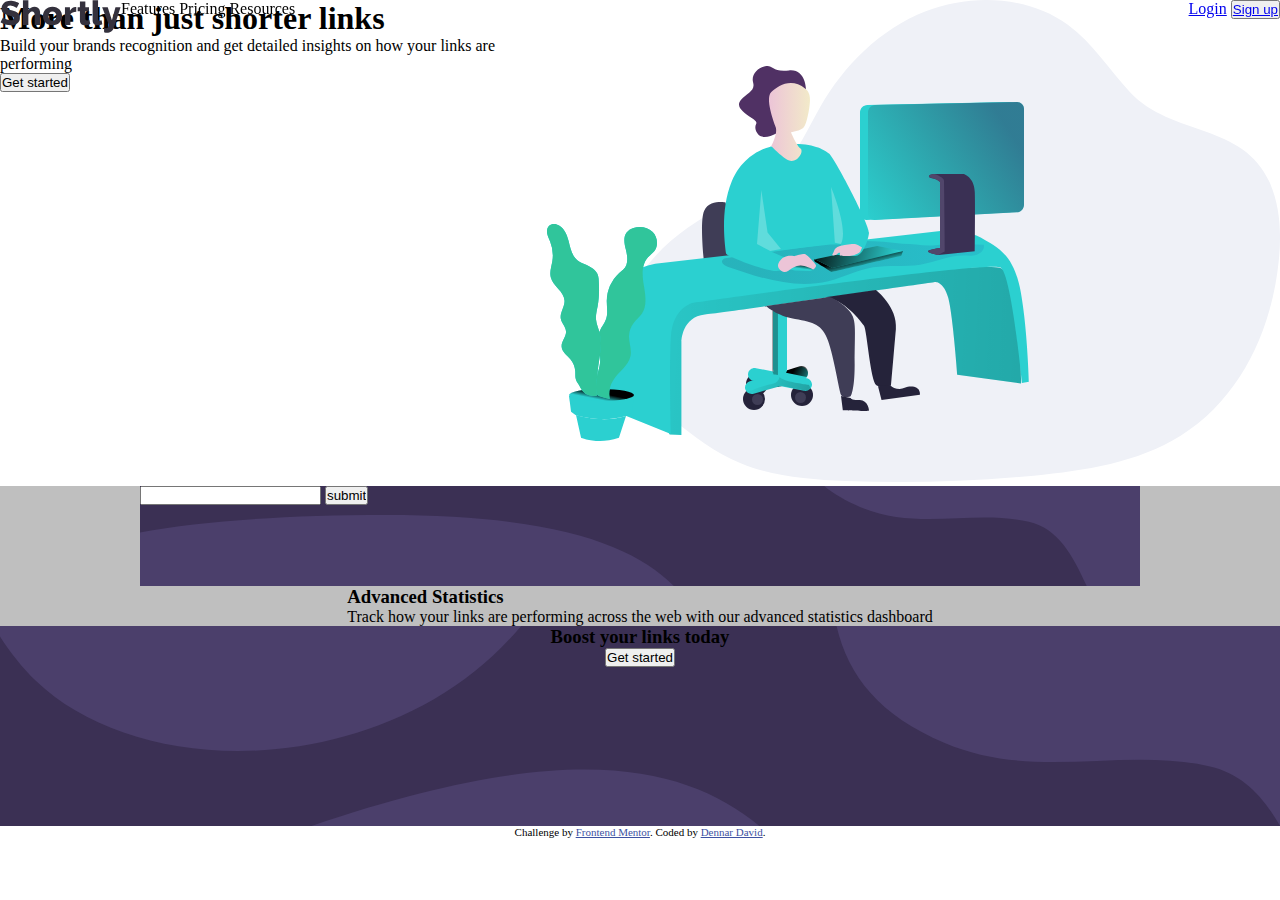
==== src/index.html @ 77f6f500 "added  css var for the colors" ====
<!DOCTYPE html>
<html lang="en">
  <head>
    <meta charset="UTF-8" />
    <meta name="viewport" content="width=device-width, initial-scale=1.0" />
    <!-- displays site properly based on user's device -->

    <link
      rel="icon"
      type="images/png"
      sizes="32x32"
      href="../images/favicon-32x32.png"
    />

    <link rel="stylesheet" href="styles.css" />
    <title>Frontend Mentor | Shortly URL shortening API Challenge</title>

    <!-- Feel free to remove these styles or customise in your own stylesheet 👍 -->
    <style>
      .attribution {
        font-size: 11px;
        text-align: center;
      }
      .attribution a {
        color: hsl(228, 45%, 44%);
      }
    </style>
  </head>
  <body>
    <div class="main-div">
      <!-- Nav bar -->
      <nav>
        <div class="logo-list">
          <svg xmlns="http://www.w3.org/2000/svg" width="121" height="33">
            <path
              fill="#34313D"
              d="M16.715 7.932c-.068-.09-.306-.26-.714-.51s-.918-.51-1.53-.782-1.281-.51-2.006-.714a8.005 8.005 0 00-2.176-.306c-1.995 0-2.992.669-2.992 2.006 0 .408.107.748.323 1.02.215.272.532.516.952.731.419.215.946.414 1.58.595l1.406.393.805.219c1.156.317 2.198.663 3.128 1.037.929.374 1.717.839 2.363 1.394a5.647 5.647 0 011.496 2.023c.35.793.527 1.745.527 2.856 0 1.36-.255 2.51-.765 3.451-.51.94-1.185 1.7-2.023 2.278-.84.578-1.802.997-2.89 1.258-1.088.26-2.21.391-3.366.391a19.68 19.68 0 01-5.44-.799c-.884-.26-1.74-.572-2.567-.935A14.358 14.358 0 01.53 22.28l2.448-4.862c.09.113.385.329.884.646.498.317 1.116.635 1.853.952.736.317 1.558.6 2.465.85.906.25 1.824.374 2.754.374 1.972 0 2.958-.6 2.958-1.802 0-.453-.148-.827-.442-1.122-.295-.295-.703-.561-1.224-.799a12.455 12.455 0 00-1.504-.56l-1.702-.495-.976-.288c-1.111-.34-2.074-.708-2.89-1.105-.816-.397-1.49-.856-2.023-1.377a5.003 5.003 0 01-1.19-1.802c-.261-.68-.391-1.473-.391-2.38 0-1.27.238-2.391.714-3.366a7.266 7.266 0 011.938-2.465 8.435 8.435 0 012.839-1.513c1.076-.34 2.215-.51 3.417-.51.838 0 1.666.08 2.482.238.816.159 1.598.363 2.346.612.748.25 1.445.533 2.09.85.647.317 1.242.635 1.786.952l-2.448 4.624zM40.139 25h-5.44V14.97c0-1.156-.227-2.006-.68-2.55-.454-.544-1.077-.816-1.87-.816-.318 0-.663.074-1.037.221a4.173 4.173 0 00-1.088.646 5.827 5.827 0 00-.97 1.003 4.4 4.4 0 00-.68 1.292V25h-5.44V.18h5.44v9.962a6.786 6.786 0 012.602-2.465c1.076-.578 2.26-.867 3.553-.867 1.201 0 2.17.21 2.907.629.736.42 1.303.952 1.7 1.598.396.646.663 1.371.799 2.176.136.805.204 1.592.204 2.363V25zm12.34.34c-1.519 0-2.873-.25-4.063-.748-1.19-.499-2.193-1.173-3.01-2.023a8.54 8.54 0 01-1.852-2.958 9.97 9.97 0 01-.63-3.519c0-1.224.21-2.397.63-3.519a8.54 8.54 0 011.853-2.958c.816-.85 1.819-1.53 3.009-2.04s2.544-.765 4.063-.765c1.519 0 2.867.255 4.046.765 1.179.51 2.176 1.19 2.992 2.04a8.754 8.754 0 011.87 2.958 9.736 9.736 0 01.646 3.519 9.97 9.97 0 01-.63 3.519 8.54 8.54 0 01-1.852 2.958c-.816.85-1.82 1.524-3.01 2.023-1.19.499-2.543.748-4.062.748zM48.5 16.092c0 1.405.374 2.533 1.122 3.383.748.85 1.7 1.275 2.856 1.275a3.59 3.59 0 001.564-.34c.476-.227.89-.544 1.24-.952a4.57 4.57 0 00.834-1.479 5.632 5.632 0 00.306-1.887c0-1.405-.374-2.533-1.122-3.383-.748-.85-1.689-1.275-2.822-1.275a3.702 3.702 0 00-2.84 1.292 4.57 4.57 0 00-.832 1.479 5.632 5.632 0 00-.306 1.887zm27.776-4.284c-1.315.023-2.505.238-3.57.646-1.065.408-1.836 1.02-2.312 1.836V25h-5.44V7.15h4.998v3.604c.612-1.201 1.4-2.142 2.363-2.822.963-.68 1.989-1.031 3.077-1.054h.544c.113 0 .227.011.34.034v4.896zm14.074 12.24a21.71 21.71 0 01-2.567.884c-.963.272-1.932.408-2.907.408-.68 0-1.32-.085-1.92-.255a4.286 4.286 0 01-1.582-.816c-.453-.374-.81-.867-1.07-1.479-.262-.612-.392-1.349-.392-2.21v-9.316h-2.278V7.15h2.278V1.472h5.44V7.15h3.638v4.114h-3.638v7.446c0 .59.147 1.014.442 1.275.295.26.669.391 1.122.391.408 0 .827-.068 1.258-.204.43-.136.805-.283 1.122-.442l1.054 4.318zM92.627.18h5.44v18.462c0 1.36.578 2.04 1.734 2.04.272 0 .572-.04.901-.119.329-.08.63-.198.901-.357l.714 4.08c-.68.317-1.462.567-2.346.748-.884.181-1.711.272-2.482.272-1.564 0-2.765-.408-3.604-1.224-.839-.816-1.258-1.995-1.258-3.536V.18zm11.456 27.506c.454.159.879.272 1.275.34a6.4 6.4 0 001.071.102c.658 0 1.168-.227 1.53-.68.363-.453.692-1.27.986-2.448l-6.8-17.85h5.61l4.148 13.192 3.57-13.192h5.1l-6.8 20.74a7.106 7.106 0 01-2.55 3.587c-1.224.918-2.674 1.377-4.352 1.377a8.17 8.17 0 01-1.377-.119 7.516 7.516 0 01-1.41-.391v-4.658z"
            />
          </svg>
          <ul>
            <li>Features</li>
            <li>Pricing</li>
            <li>Resources</li>
          </ul>
        </div>
        <div class="sign-up">
          <a href="#">Login</a>
          <button>
            <a href="#">Sign up</a>
          </button>
        </div>
      </nav>

      <main>
        <!-- Intro section -->
        <div class="hero-section">
          <div>
            <h1>More than just shorter links</h1>
            <p>
              Build your brands recognition and get detailed insights on how
              your links are performing
            </p>
            <button>Get started</button>
          </div>
          <div>
            <img
              src="../images/illustration-working.svg"
              alt="illustration-working"
            />
          </div>
        </div>

        <!-- Shorten link section -->
        <div class="shorten-link">
          <div class="url-input">
            <form action="#">
              <input type="url" />
              <input type="button" value="submit" />
            </form>
          </div>

          <!-- Advanced statistics section -->
          <div>
            <div>
              <h3>Advanced Statistics</h3>
              <p>
                Track how your links are performing across the web with our
                advanced statistics dashboard
              </p>
            </div>
            <div>
              <div></div>
              <div></div>
              <div></div>
            </div>
          </div>
        </div>
      </main>

      <!-- footer from boost links -->
      <footer>
        <div class="first-footer">
          <h3>Boost your links today</h3>
          <button>Get started</button>
        </div>
        <div class="second-footer"></div>
      </footer>
    </div>

    <div class="attribution">
      Challenge by
      <a href="https://www.frontendmentor.io?ref=challenge" target="_blank"
        >Frontend Mentor</a
      >. Coded by <a href="#">Dennar David</a>.
    </div>
  </body>
</html>
---- src/styles.css ----
* {
  margin: 0;
  padding: 0;
  box-sizing: border-box;
}
:root {
  --Cyan: hsl(180, 66%, 49%);
  --DarkViolet: hsl(257, 27%, 26%);
  --Red: hsl(0, 87%, 67%);
  --Gray: hsl(0, 0%, 75%);
  --GrayishViolet: hsl(257, 7%, 63%);
  --VeryDarkBlue: hsl(255, 11%, 22%);
  --VeryDarkViolet: hsl(260, 8%, 14%);
}
/* Nav bar styles */
nav {
  display: flex;
  justify-content: space-between;
  position: fixed;
  top: 0;
  width: 100%;
}
.logo-list {
  display: flex;
}
.logo-list li {
  display: inline;
}
/* Main section styles */
.hero-section {
  display: flex;
}
.shorten-link {
  background-color: var(--Gray);
  display: flex;
  flex-direction: column;
  justify-content: center;
  align-items: center;
}
.url-input {
  background-image: url(../images/bg-shorten-desktop.svg);
  background-repeat: no-repeat;
  background-color: var(--DarkViolet);
  height: 100px;
  width: 1000px;
}
/* Footer styles */
.first-footer {
  background-image: url(../images/bg-boost-desktop.svg);
  background-repeat: no-repeat;
  background-color: var(--DarkViolet);
  height: 200px;
  text-align: center;
}
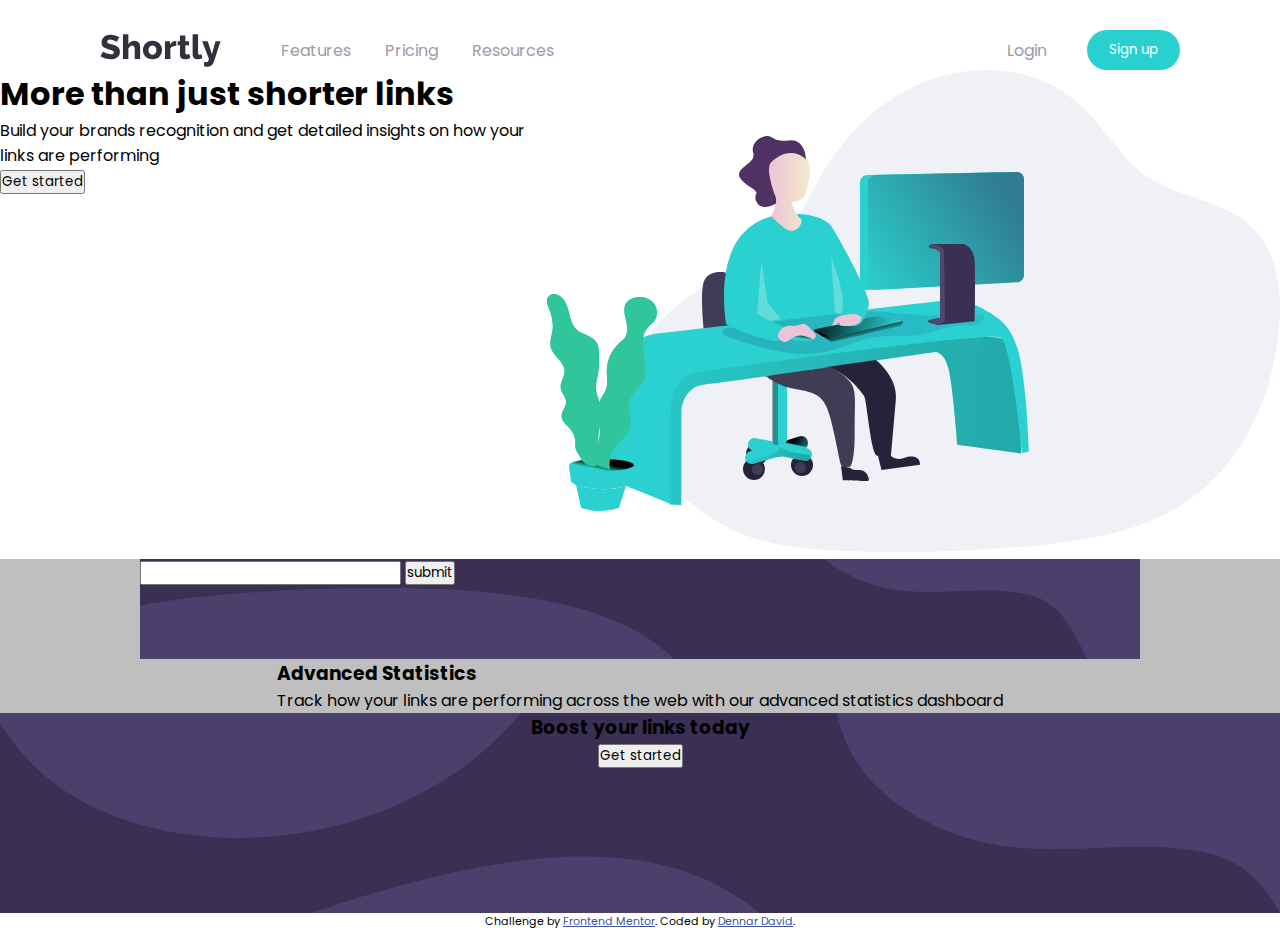
==== commit c3815055: "Nav bar completely styled" ====
--- a/src/index.html
+++ b/src/index.html
@@ -13,6 +13,12 @@
     />
 
     <link rel="stylesheet" href="styles.css" />
+    <link rel="preconnect" href="https://fonts.googleapis.com" />
+    <link rel="preconnect" href="https://fonts.gstatic.com" crossorigin />
+    <link
+      href="https://fonts.googleapis.com/css2?family=Poppins:wght@500;700&display=swap"
+      rel="stylesheet"
+    />
     <title>Frontend Mentor | Shortly URL shortening API Challenge</title>
 
     <!-- Feel free to remove these styles or customise in your own stylesheet 👍 -->
@@ -45,9 +51,7 @@
         </div>
         <div class="sign-up">
           <a href="#">Login</a>
-          <button>
-            <a href="#">Sign up</a>
-          </button>
+          <button>Sign up</button>
         </div>
       </nav>
 
--- a/src/styles.css
+++ b/src/styles.css
@@ -2,9 +2,11 @@
   margin: 0;
   padding: 0;
   box-sizing: border-box;
+  font-family: 'Poppins', sans-serif;
 }
 :root {
   --Cyan: hsl(180, 66%, 49%);
+  --Cyanhover:hsl(180, 75%, 60%);
   --DarkViolet: hsl(257, 27%, 26%);
   --Red: hsl(0, 87%, 67%);
   --Gray: hsl(0, 0%, 75%);
@@ -16,15 +18,45 @@
 nav {
   display: flex;
   justify-content: space-between;
-  position: fixed;
-  top: 0;
-  width: 100%;
+  margin-top: 30px;
+  padding-left: 100px;
+  padding-right: 100px;
 }
 .logo-list {
   display: flex;
+  justify-content: center;
+  align-items: center;
 }
-.logo-list li {
+.logo-list ul {
+  margin-left: 30px;
+}
+.logo-list ul li {
   display: inline;
+  margin-left: 30px;
+  color: var(--GrayishViolet);
+}
+.logo-list ul li:hover,.sign-up a:hover{
+  color: black;
+}
+.sign-up {
+  display: flex;
+  justify-content: center;
+  align-items: center;
+}
+.sign-up a {
+  margin-right: 40px;
+  text-decoration: none;
+  color: var(--GrayishViolet);
+}
+.sign-up button {
+  padding: 10px 22px 10px 22px;
+  border: none;
+  border-radius: 20px;
+  background-color: var(--Cyan);
+  color: white;
+}
+.sign-up button:hover{
+  background-color: var(--Cyanhover);
 }
 /* Main section styles */
 .hero-section {
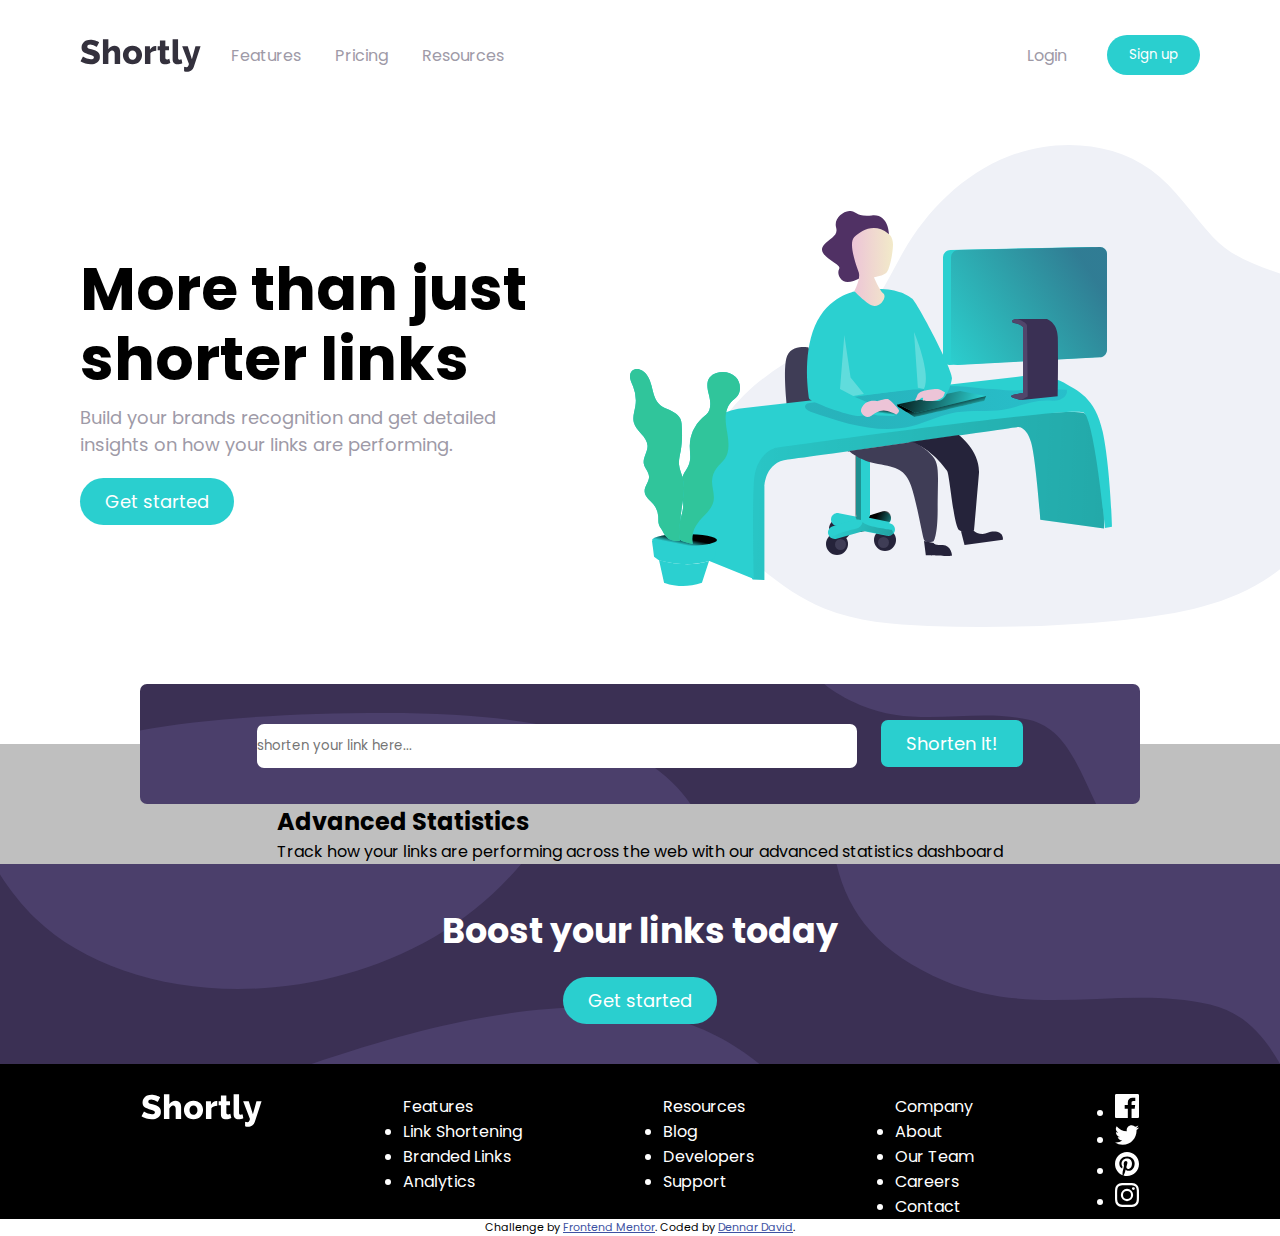
==== commit df08cef4: "hero section completed" ====
--- a/src/index.html
+++ b/src/index.html
@@ -58,35 +58,451 @@
       <main>
         <!-- Intro section -->
         <div class="hero-section">
-          <div>
+          <div class="write-up">
             <h1>More than just shorter links</h1>
             <p>
               Build your brands recognition and get detailed insights on how
-              your links are performing
+              your links are performing.
             </p>
             <button>Get started</button>
           </div>
-          <div>
-            <img
-              src="../images/illustration-working.svg"
-              alt="illustration-working"
-            />
+          <div class="desk-guy">
+            <svg xmlns="http://www.w3.org/2000/svg" width="650" height="482">
+              <defs>
+                <linearGradient id="a" x1="0%" x2="100%" y1="50%" y2="50%">
+                  <stop offset="0%" stop-color="#183866" />
+                  <stop offset="100%" stop-color="#1A7FC1" />
+                </linearGradient>
+                <linearGradient
+                  id="b"
+                  x1="-.13%"
+                  x2="100%"
+                  y1="50.057%"
+                  y2="50.057%"
+                >
+                  <stop offset="0%" />
+                  <stop offset="99%" stop-opacity="0" />
+                </linearGradient>
+                <linearGradient
+                  id="c"
+                  x1="176.072%"
+                  x2="310.393%"
+                  y1="-566.037%"
+                  y2="-534.629%"
+                >
+                  <stop offset="0%" />
+                  <stop offset="99%" stop-opacity="0" />
+                </linearGradient>
+                <linearGradient
+                  id="d"
+                  x1="58.928%"
+                  x2="52.269%"
+                  y1="-257.998%"
+                  y2="-277.344%"
+                >
+                  <stop offset="0%" />
+                  <stop offset="99%" stop-opacity="0" />
+                </linearGradient>
+                <linearGradient
+                  id="e"
+                  x1="156.099%"
+                  x2="8.109%"
+                  y1="-63.273%"
+                  y2="-76.114%"
+                >
+                  <stop offset="0%" />
+                  <stop offset="99%" stop-opacity="0" />
+                </linearGradient>
+                <linearGradient
+                  id="f"
+                  x1="2361.044%"
+                  x2="2162.651%"
+                  y1="-16584.906%"
+                  y2="-16647.547%"
+                >
+                  <stop offset="0%" />
+                  <stop offset="99%" stop-opacity="0" />
+                </linearGradient>
+                <linearGradient
+                  id="g"
+                  x1="241.391%"
+                  x2="133.142%"
+                  y1="-426.052%"
+                  y2="-412.195%"
+                >
+                  <stop offset="0%" />
+                  <stop offset="99%" stop-opacity="0" />
+                </linearGradient>
+                <linearGradient
+                  id="h"
+                  x1="106.85%"
+                  x2="-35.821%"
+                  y1="22.502%"
+                  y2="19.27%"
+                >
+                  <stop offset="0%" />
+                  <stop offset="100%" stop-opacity="0" />
+                </linearGradient>
+                <linearGradient
+                  id="i"
+                  x1="14.169%"
+                  x2="114.168%"
+                  y1="-41.335%"
+                  y2="-41.335%"
+                >
+                  <stop offset="0%" stop-color="#183866" />
+                  <stop offset="100%" stop-color="#1A7FC1" />
+                </linearGradient>
+                <linearGradient
+                  id="j"
+                  x1="40.386%"
+                  x2="71.43%"
+                  y1="39.515%"
+                  y2="67.977%"
+                >
+                  <stop offset="0%" />
+                  <stop offset="99%" stop-opacity="0" />
+                </linearGradient>
+                <linearGradient
+                  id="k"
+                  x1="-12.531%"
+                  x2="93.689%"
+                  y1="44.923%"
+                  y2="53.42%"
+                >
+                  <stop offset="0%" />
+                  <stop offset="99%" stop-opacity="0" />
+                </linearGradient>
+                <linearGradient
+                  id="l"
+                  x1="53.702%"
+                  x2="43.721%"
+                  y1="42.271%"
+                  y2="80.595%"
+                >
+                  <stop offset="0%" />
+                  <stop offset="99%" stop-opacity="0" />
+                </linearGradient>
+                <linearGradient
+                  id="m"
+                  x1="190.926%"
+                  x2="102.154%"
+                  y1="-333.246%"
+                  y2="-335.028%"
+                >
+                  <stop offset="0%" />
+                  <stop offset="99%" stop-opacity="0" />
+                </linearGradient>
+                <linearGradient
+                  id="n"
+                  x1="168.578%"
+                  x2="111.53%"
+                  y1="-126.252%"
+                  y2="-126.942%"
+                >
+                  <stop offset="0%" />
+                  <stop offset="99%" stop-opacity="0" />
+                </linearGradient>
+                <linearGradient
+                  id="o"
+                  x1="56.989%"
+                  x2="28.128%"
+                  y1="43.618%"
+                  y2="69.958%"
+                >
+                  <stop offset="0%" />
+                  <stop offset="99%" stop-opacity="0" />
+                </linearGradient>
+                <linearGradient
+                  id="p"
+                  x1="58.095%"
+                  x2="57.212%"
+                  y1="-1473.571%"
+                  y2="-1370.204%"
+                >
+                  <stop offset="0%" />
+                  <stop offset="99%" stop-opacity="0" />
+                </linearGradient>
+                <linearGradient
+                  id="q"
+                  x1="-.04%"
+                  x2="99.996%"
+                  y1="49.993%"
+                  y2="49.993%"
+                >
+                  <stop offset="0%" stop-color="#ECC4D7" />
+                  <stop offset="42%" stop-color="#EFD4D1" />
+                  <stop offset="100%" stop-color="#F2EAC9" />
+                </linearGradient>
+                <linearGradient
+                  id="r"
+                  x1="99.032%"
+                  x2="199.03%"
+                  y1="-163.287%"
+                  y2="-163.287%"
+                >
+                  <stop offset="0%" stop-color="#ECC4D7" />
+                  <stop offset="42%" stop-color="#EFD4D1" />
+                  <stop offset="100%" stop-color="#F2EAC9" />
+                </linearGradient>
+                <linearGradient
+                  id="s"
+                  x1="124.306%"
+                  x2="224.306%"
+                  y1="-84.564%"
+                  y2="-84.564%"
+                >
+                  <stop offset="0%" stop-color="#ECC4D7" />
+                  <stop offset="42%" stop-color="#EFD4D1" />
+                  <stop offset="100%" stop-color="#F2EAC9" />
+                </linearGradient>
+                <linearGradient
+                  id="t"
+                  x1="128.89%"
+                  x2="24.06%"
+                  y1="100.36%"
+                  y2="153.095%"
+                >
+                  <stop offset="0%" stop-color="#362958" stop-opacity=".501" />
+                  <stop offset="100%" stop-color="#34313D" stop-opacity="0" />
+                </linearGradient>
+                <linearGradient
+                  id="u"
+                  x1="3990.942%"
+                  x2="3874.36%"
+                  y1="-34225.187%"
+                  y2="-34268.317%"
+                >
+                  <stop offset="0%" />
+                  <stop offset="99%" stop-opacity="0" />
+                </linearGradient>
+              </defs>
+              <g fill="none" fill-rule="nonzero">
+                <path
+                  fill="#EFF1F7"
+                  d="M583.08 92.214c-20.973-22.385-37.208-49.107-62.275-67.375-39.374-28.754-96.041-31.558-142.08-13.494-46.04 18.063-81.905 54.474-105.544 95.703-12.435 21.692-22.202 45.354-40.423 63.08-15.403 14.976-35.648 24.531-54.843 34.938-30.948 16.733-60.752 36.952-80.78 64.695-20.026 27.743-28.98 64.18-16.178 95.446 8.633 21.097 26.022 37.883 43.836 53.081 20.964 17.869 43.496 34.601 69.5 45.248 32.555 13.246 68.694 16.094 104.134 17.442 62.828 2.38 125.757.601 188.319-5.323 51.23-4.844 104.011-13.113 146.874-39.88 60.043-37.484 91-106.163 97.97-173.51 2.836-26.936 2.118-54.928-8.964-79.92-26.504-59.78-98.017-45.798-139.547-90.131z"
+                />
+                <path
+                  fill="#3F3D56"
+                  d="M178.317 202.334s-16.6-2.947-21.25 8.669c-4.65 11.616 0 51.733 0 51.733L219 307l-40.683-104.666z"
+                />
+                <path
+                  fill="#2BD0D0"
+                  d="M256.202 379.727l-24.555 7.008c-3.568 1.01-7.31-.952-8.372-4.386-1.047-3.438.987-7.046 4.55-8.069l24.522-7.014c3.565-1.01 7.307.947 8.372 4.379 1.058 3.433-.96 7.045-4.517 8.082z"
+                />
+                <circle cx="255" cy="395" r="11" fill="#25233A" />
+                <circle cx="253.5" cy="397.5" r="5.5" fill="#3F3D56" />
+                <circle cx="210" cy="384" r="11" fill="#25233A" />
+                <path
+                  fill="url(#a)"
+                  d="M214 384.5a5.5 5.5 0 11-11 0 5.5 5.5 0 0111 0z"
+                />
+                <circle cx="207" cy="399" r="11" fill="#25233A" />
+                <path
+                  fill="#3F3D56"
+                  d="M216 399.5a5.5 5.5 0 11-11 0 5.5 5.5 0 0111 0z"
+                />
+                <path
+                  fill="#2BD0D0"
+                  d="M257.085 390.874l-50.787-10.046c-3.574-.717-5.884-4.13-5.168-7.636.732-3.5 4.21-5.764 7.785-5.066l50.787 10.027c3.574.717 5.884 4.13 5.168 7.637-.723 3.507-4.204 5.781-7.785 5.084z"
+                />
+                <path
+                  fill="#2BD0D0"
+                  d="M226 310h14v59c0 3.866-3.133 7-6.997 7a6.999 6.999 0 01-6.996-7v-59H226z"
+                />
+                <path
+                  fill="#2BD0D0"
+                  d="M231.187 386.708l-24.537 7.025c-3.568 1.014-7.314-.949-8.375-4.388-1.047-3.44.987-7.05 4.548-8.074l24.537-7.005c3.564-1.01 7.304.948 8.368 4.381 1.039 3.435-.99 7.034-4.541 8.06z"
+                />
+                <path
+                  fill="url(#b)"
+                  d="M236 386.26l-3.125.551a12.89 12.89 0 01-2.875.172l1.305-.228a10.302 10.302 0 002.507-.755l2.188.26z"
+                />
+                <path
+                  fill="url(#c)"
+                  d="M261 372.738a6.914 6.914 0 01-1.46 4.262L239 372.65a7.113 7.113 0 001.098-2.462l12.654-3.923a6.201 6.201 0 014.913.579c1.5.867 2.609 2.324 3.083 4.048.164.6.249 1.222.252 1.846z"
+                />
+                <path
+                  fill="url(#d)"
+                  d="M225.22 371.103a5.776 5.776 0 01-.22-1.58V311h5.943v63.07c-.059.31-.04.627.057.93a9.278 9.278 0 00-2.845-.511c-.69-.04-1.385-.04-2.076 0l.425-.1c.262-.04-.94-2.091-1.283-3.286z"
+                  opacity=".31"
+                />
+                <path
+                  fill="url(#e)"
+                  d="M262.289 389.8c-.97.523-2.061.797-3.17.796a7.063 7.063 0 01-1.33-.13l-22.407-4.406-1.867-.363a6.54 6.54 0 01-2.133 1.055l-1.11.317-23.025 6.666c-3.514 1.007-7.202-.943-8.247-4.362 1.997 1.805 5.029 1.973 7.223.401 2.811-1.896 14.002-4.743 20.341-6.257 2.996-.698 5.288-3.05 5.848-6 .016-.173.042-.346.08-.517 1.056 1.113 2.997 2.362 6.505 3.423 8.64 2.589 22.667 4.304 22.667 4.304s2.532 2.42.625 5.073z"
+                  opacity=".31"
+                />
+                <path
+                  fill="url(#f)"
+                  d="M264 388a7.624 7.624 0 01-2 2 119.75 119.75 0 002-2z"
+                />
+                <path
+                  fill="url(#g)"
+                  d="M226.3 370.559a6.82 6.82 0 001.7 3.13c-.21.039-.425.092-.641.151L206.088 380c-3.271-.813-5.426-3.865-5.044-7.146.381-3.28 3.181-5.781 6.556-5.854a7.14 7.14 0 011.35.132l17.35 3.427z"
+                />
+                <path
+                  fill="#503164"
+                  d="M259 89.407s-.276-20.805-17.075-19.01c-16.8 1.793-15.511-5.095-22.687-4.339-7.175.757-15.51 7.786-13.117 16.468 2.395 8.682-6.332 10.623-12.064 17.21-5.733 6.587 1.349 11.976 11.006 18.416 9.657 6.44-.6 4.773 5.125 14.955 5.726 10.181 25.107-2.825 25.107-2.825L259 89.407z"
+                />
+                <path
+                  fill="#2BD0D0"
+                  d="M122.664 434.601l11.73.399v-93.745s.59-24.241 23.452-26.673c22.861-2.431 230.196-32.466 230.196-32.466s8.218-.87 12.951 14.901c4.733 15.771 9.34 77.787 9.34 77.787l63.64 8.577s1.68-109.55-21.302-115.595c-22.981-6.045-323.522 24.76-323.522 24.76s-22.29 116.352-6.485 142.055z"
+                />
+                <path
+                  fill="url(#h)"
+                  d="M122.664 434.601l11.73.399v-93.745s.59-24.241 23.452-26.673c22.861-2.431 230.196-32.466 230.196-32.466s8.218-.87 12.951 14.901c4.733 15.771 9.34 77.787 9.34 77.787l63.64 8.577s1.68-109.55-21.302-115.595c-22.981-6.045-323.522 24.76-323.522 24.76s-22.29 116.352-6.485 142.055z"
+                  opacity=".197"
+                />
+                <path
+                  fill="#2BD0D0"
+                  d="M62 303.784s5.744-31.756 46.144-40.079l285.183-32.643s27.996-1.16 40.804 6.587c12.808 7.746 31.088 14.168 38.583 49.223 7.495 35.056 9.286 94.942 9.286 94.942l-7.09 1.1s-10.348-108.44-21.312-115.306c-10.963-6.865-307.402 35.255-307.402 35.255s-20.561 4.088-22.352 34.532c-1.79 30.443 0 96.605 0 96.605L62 409.057V303.784z"
+                />
+                <path
+                  fill="url(#i)"
+                  d="M355.425 243.844c-14.762-1.9-29.644-3.276-44.519-2.72-11.18.433-22.286 1.966-33.372 3.493l-97.775 13.503c-1.66.23-3.55.603-4.38 2.044-1.592 2.752 2.15 5.464 5.182 6.512 32.51 11.256 67.243 22.656 100.708 14.63 15.3-3.669 29.511-11.288 45.03-13.935 15.518-2.647 31.448-.21 46.933-2.706 14.557-2.345 28.417-9.009 43.172-9.074 4.525 0 9.183.577 13.475-.839 4.293-1.415 8.088-5.739 6.9-10.05-13.853-.478-29.404-3.007-42.992-.262-13.449 2.712-24.894-.596-38.362-.596z"
+                  opacity=".19"
+                />
+                <path
+                  fill="#2BD0D0"
+                  d="M267 259.38l.57 2.114s16.881 10.173 16.775 10.501c-.106.328 70.024-16.24 70.024-16.24L356 251l-89 8.38z"
+                />
+                <path
+                  fill="url(#j)"
+                  d="M267 259.38l.57 2.114s16.881 10.173 16.775 10.501c-.106.328 70.024-16.24 70.024-16.24L356 251l-89 8.38z"
+                />
+                <path
+                  fill="#2BD0D0"
+                  d="M268 259.364L330.107 246 356 251.054 285.442 268z"
+                />
+                <path
+                  fill="url(#k)"
+                  d="M268 259.364L330.107 246 356 251.054 285.442 268z"
+                />
+                <path
+                  fill="#2BD0D0"
+                  d="M247.832 270.484l14.457.512s3.672.228 4.62-2.717c.95-2.945-5.89-9.16-6.622-9.277-.733-.118-19.76 5.22-17.017 10.556l4.562.926z"
+                />
+                <path
+                  fill="url(#l)"
+                  d="M247.832 270.484l14.457.512s3.672.228 4.62-2.717c.95-2.945-5.89-9.16-6.622-9.277-.733-.118-19.76 5.22-17.017 10.556l4.562.926z"
+                />
+                <path
+                  fill="#2BD0D0"
+                  d="M79 416.056l-7.058 21.677c-20.473 7.351-37.88 0-37.88 0L29 415s25.535 8.56 50 1.056z"
+                />
+                <path
+                  fill="url(#m)"
+                  d="M79 416.056l-7.058 21.677c-20.473 7.351-37.88 0-37.88 0L29 415s25.535 8.56 50 1.056z"
+                />
+                <path
+                  fill="#2BD0D0"
+                  d="M87 396l-2.284 16.943-5.786 3.008c-24.648 7.42-50.415-1.038-50.415-1.038l-4.443-3.283L22 396h65z"
+                />
+                <path
+                  fill="url(#n)"
+                  d="M87 396l-2.284 16.943-5.786 3.008c-24.648 7.42-50.415-1.038-50.415-1.038l-4.443-3.283L22 396h65z"
+                />
+                <ellipse cx="54.5" cy="395" fill="#2BD0D0" rx="32.5" ry="6" />
+                <ellipse cx="54.5" cy="395" fill="url(#o)" rx="32.5" ry="6" />
+                <path
+                  fill="#2BD0D0"
+                  d="M39.641 265.03c-3.182-1.515-6.603-2.658-9.356-4.87-5.547-4.5-6.953-12.248-8.69-19.198-1.736-6.951-5.097-14.593-11.944-16.587-2.562-.737-5.567-.445-7.515 1.39-2.053 1.933-2.47 5.11-1.908 7.914.561 2.804 1.928 5.316 2.985 7.974a36.878 36.878 0 012.172 19.477c-.865 5.389-2.932 10.851-1.605 16.134 2.252 8.964 13.47 14.22 13.78 23.457.212 6.233-4.885 12.001-3.73 18.135.852 4.538 5.005 8.08 5.23 12.692.25 5.23-4.662 9.655-4.424 14.885.237 5.23 5.427 8.725 8.815 12.839a21.453 21.453 0 014.827 12.193c.178 2.791-.179 5.682.726 8.327.66 1.933 1.98 3.575 3.004 5.316 1.13 1.88 1.981 3.914 3.341 5.655a13.696 13.696 0 0014.725 4.651c1.05-6.95.132-14.04.423-21.065.574-13.609 5.691-27.324 2.416-40.535-1.201-4.844-3.512-9.443-3.922-14.413-.363-4.44.812-8.838 1.631-13.217 1.69-9.044 1.664-18.394.97-27.538-.547-7.256-5.618-10.599-11.95-13.616z"
+                />
+                <path
+                  fill="#2BD0D0"
+                  d="M59.752 300.767c-.053 6.062 1.33 12.33-.612 18.085-1.47 4.362-4.702 7.934-6.371 12.223-3.85 9.899 1.33 21 .273 31.57-.44 4.354-1.936 8.537-2.88 12.813a51.236 51.236 0 00-.851 16.485 4.17 4.17 0 003.325 4.342A51.942 51.942 0 0062.711 399a26.638 26.638 0 013.445-18.59c5.274-8.63 15.522-14.446 17.43-24.359 1.29-6.712-1.715-13.524-1.502-20.355a21.886 21.886 0 014.482-12.548c2.48-3.227 5.839-5.723 8.147-9.07 5.546-8.066 3.817-18.848 2.168-28.494-1.65-9.647-2.607-20.748 3.91-28.057 2.062-2.31 4.748-4.044 6.617-6.513 4.163-5.504 3.112-13.983-1.73-18.902-4.84-4.92-12.635-6.28-19.218-4.116a13.86 13.86 0 00-7.01 4.76c-3.325 4.714-1.995 11.154-.585 16.757 1.23 4.867 2.221 10.483.539 15.39-1.257 3.651-4.443 5.63-7.15 8.172a38.903 38.903 0 00-12.502 27.692z"
+                />
+                <path
+                  fill="#30C59B"
+                  d="M53.062 354.522c-.938 6.593-2.292 13.239-2.57 19.851v.665a1.757 1.757 0 01-.111.479 51.684 51.684 0 00-.866 16.501c.036.893.261 1.768.66 2.566-.032.279-.072.551-.111.83a13.702 13.702 0 01-14.73-4.652c-1.32-1.741-2.213-3.775-3.342-5.655-1.057-1.748-2.345-3.39-3.005-5.317-.905-2.659-.549-5.536-.727-8.327a21.453 21.453 0 00-4.828-12.196c-3.389-4.087-8.587-7.516-8.818-12.833-.231-5.317 4.676-9.656 4.425-14.887-.224-4.612-4.379-8.154-5.23-12.693-1.157-6.135 3.962-11.903 3.731-18.137-.31-9.238-11.532-14.495-13.785-23.46-1.32-5.284.74-10.747 1.605-16.136a36.876 36.876 0 00-2.146-19.46c-1.057-2.658-2.424-5.163-2.986-7.975-.561-2.81-.145-5.981 1.909-7.922 1.982-1.834 4.954-2.126 7.517-1.389 6.856 1.994 10.204 9.664 11.948 16.615 1.744 6.952 3.144 14.694 8.692 19.2 2.742 2.227 6.176 3.356 9.36 4.872 6.34 3.017 11.413 6.36 11.955 13.55.66 9.145.72 18.496-.97 27.541-.82 4.38-1.982 8.78-1.632 13.219.35 4.44 2.272 8.64 3.527 12.946.139.485.277.977.396 1.469 1.665 6.839 1.13 13.757.132 20.735z"
+                />
+                <path
+                  fill="url(#p)"
+                  d="M49.718 394a7.789 7.789 0 01-.502-2.488c-.43-5.36-.216-10.78.637-16.047.023-.155.052-.31.08-.465-.171 6.346.374 12.744-.215 19z"
+                />
+                <path
+                  fill="#30C59B"
+                  d="M107.393 251.014c-1.871 2.47-4.562 4.202-6.627 6.513-6.527 7.303-5.568 18.41-3.916 28.057 1.651 9.646 3.383 20.428-2.172 28.495-2.31 3.32-5.674 5.842-8.159 9.069a21.865 21.865 0 00-4.49 12.548c-.212 6.831 2.798 13.643 1.506 20.355-1.911 9.913-12.175 15.742-17.457 24.36A26.644 26.644 0 0062.654 399a51.824 51.824 0 01-10.064-2.715 5.425 5.425 0 01-2.344-1.415 2.503 2.503 0 01-.247-.345 6.232 6.232 0 01-.699-2.55c-.599-5.506-.3-11.073.886-16.484.033-.16.073-.319.113-.478.946-4.11 2.345-8.14 2.771-12.336a39.84 39.84 0 00-.16-8.166c1.006-6.971 1.545-13.882-.153-20.668-.12-.49-.26-.982-.4-1.467.127-.425.273-.85.44-1.268 1.672-4.289 4.909-7.86 6.38-12.223 1.939-5.756.56-12.023.613-18.085.087-10.47 4.823-20.58 12.429-27.725 2.71-2.542 5.901-4.52 7.16-8.172 1.685-4.907.666-10.523-.54-15.39-1.418-5.603-2.764-12.043.587-16.757 1.665-2.337 4.29-3.857 7.02-4.76 6.567-2.165 14.407-.804 19.249 4.116 4.842 4.92 5.868 13.43 1.698 18.902z"
+                />
+                <path
+                  fill="#2BD0D0"
+                  d="M225.573 146.146s-27.817 4.3-40.684 34.977c-12.867 30.677-6.176 68.683-5.951 72.027.225 3.344 39.428 17.85 50.635 17.85 11.208 0 13.542-11.229 13.542-11.229l-19.803-8.433 60.17-6.949h10.804l-5.951 10.032s11.743 1.23 19.592 1.511c7.848.281 13.178-15.24 14.057-22.959.88-7.717-34.667-75.458-39.977-79.47-5.31-4.013-19.717-13.817-56.434-7.357z"
+                />
+                <path
+                  fill="url(#q)"
+                  d="M258.392 88.776s5.032 2.83 4.58 11.985c-.453 9.155-3.29 22.932-6.153 26.5-2.864 3.57-12.88 4.968-12.88 4.968s5.464 12.977 9.53 16.326c4.066 3.349-4.086 15.687-12.015 11.639-7.928-4.049-17.12-14.216-17.12-14.216s6.612-12.245 4.376-18.69c-2.235-6.445-10.772-29.064-4.376-35.242 6.396-6.18 20.186-15.035 34.058-3.27z"
+                />
+                <path
+                  fill="#FFF"
+                  opacity=".25"
+                  d="M214.334 190L210 244.055 223.238 251 234 249.122l-13.428-16.504zM284 187s17.909 42.077 9.97 57l-6.116-1.16L284 187z"
+                />
+                <path
+                  fill="url(#r)"
+                  d="M235.522 258.045s-6.766 5.775-3.746 10.267c3.02 4.491 6.625 4.363 9.631 2.355 3.006-2.009 8.911-6.776 15.946-4.588 7.035 2.188 8.744 3.58 8.744 3.58s3.705-2.316 2.744-4.639c-.962-2.323-8.32-9.85-10.452-10.825-2.132-.975-10.983 2.021-10.983 2.021s-6.503-1.758-11.884 1.83z"
+                />
+                <path
+                  fill="url(#s)"
+                  d="M295.191 245.598s-6.385.759-7.998 4.957c-1.613 4.198-2.193 4.71-2.193 4.71s3.606.69 5.106-1.264 3.059-1.133 3.059-1.133l-.447 2.507s9.798 1.477 14.224-.11c4.425-1.589 6.325-3.453 6.325-3.453l1.733-4.24s-4.18-3.03-7.332-3.5c-3.152-.47-12.477 1.526-12.477 1.526z"
+                />
+                <path
+                  fill="#25233A"
+                  d="M328.893 290s21.934 16.687 19.984 39.259c-1.949 22.572-4.813 56.087-4.813 56.087s-8.846 3.722-14.707 0c-5.862-3.722-9.411-54.65-12.315-59.513-2.904-4.864-20.375-26.79-39.042-28.679L328.893 290z"
+                />
+                <path
+                  fill="#3F3D56"
+                  d="M219 306.058s10.444 9.895 29.062 13.002c18.619 3.107 27.297 5.7 32.987 21.605 5.69 15.905 11.148 50.137 12.935 53.963 1.786 3.826 9.382 1.874 9.382 1.874s4.296-4.895 4.296-32.114c0-37.946 2.655-45.724-6.913-55.256-9.568-9.533-18.272-12.132-18.272-12.132L219 306.058z"
+                />
+                <path
+                  fill="#25233A"
+                  d="M294 396l1.82 14.197h3.408s21.948 1.187 22.636.675c.688-.513-1.057-11.243-9.372-10.94-8.316.304-8.861-2.023-8.861-2.023L294 396zm37-9.844L334.518 400l38.437-5.212s1.353-9.093-10.823-8.191c-3.214.234-5.608 2.465-9.471 2.485-3.863.02-7.563-1.543-9.511-4.082L331 386.156z"
+                />
+                <path
+                  fill="#2BD0D0"
+                  d="M461.804 212.337l-142.243 7.654c-3.44.181-6.376-2.47-6.561-5.926V112.473c.003-4.101 3.267-7.448 7.348-7.535l141.661-2.937a6.835 6.835 0 014.886 1.917 6.898 6.898 0 012.105 4.827v95.971c-.005 4.056-3.164 7.402-7.196 7.621z"
+                />
+                <path
+                  fill="#2BD0D0"
+                  d="M469.804 212.337l-142.25 7.655c-3.44.177-6.372-2.478-6.554-5.934V112.473c-.004-4.102 3.26-7.452 7.342-7.535l141.68-2.937c3.777-.07 6.898 2.943 6.978 6.738v95.977c-.005 4.057-3.164 7.403-7.196 7.621z"
+                />
+                <path
+                  fill="url(#t)"
+                  d="M469.804 212.337l-142.25 7.655c-3.44.177-6.372-2.478-6.554-5.934V112.473c-.004-4.102 3.26-7.452 7.342-7.535l141.68-2.937c3.777-.07 6.898 2.943 6.978 6.738v95.977c-.005 4.057-3.164 7.403-7.196 7.621z"
+                />
+                <path
+                  fill="#3A3054"
+                  d="M427.773 251.138L391.478 255s-11.053-2.23-10.455-3.862c.599-1.633 12.156-3.205 12.156-3.205v-65.804c-.1-.146-1.621-2.084-5.789-3.319-.807-.239-1.628-.43-2.459-.57a7.252 7.252 0 01-2.06-.624c-2.479-1.28.26-3.51 4.107-3.61a9.625 9.625 0 011.802.106h27.913s10.568 2.973 11.08 17.811c.511 14.839 0 59.215 0 59.215z"
+                />
+                <path
+                  fill="#51466B"
+                  d="M398 251.277L391.322 255s-10.888-2.23-10.299-3.863c.59-1.632 11.995-3.205 11.995-3.205v-65.809c-.138-.152-1.807-1.898-5.703-3.318a28.64 28.64 0 00-4.452-1.195c-2.442-1.28.255-3.51 4.046-3.61 3.228.445 9.585 4.028 9.998 6.073.412 2.044 1.093 71.204 1.093 71.204z"
+                />
+                <path
+                  fill="url(#u)"
+                  d="M263 389c-.881 1.001-1.29 1.37-.77.547.27-.159.527-.342.77-.547z"
+                />
+              </g>
+            </svg>
           </div>
         </div>
 
         <!-- Shorten link section -->
         <div class="shorten-link">
           <div class="url-input">
-            <form action="#">
-              <input type="url" />
-              <input type="button" value="submit" />
+            <form action="#" class="input-form">
+              <input
+                type="url"
+                placeholder="shorten your link here..."
+                class="input"
+              />
+              <input type="button" value="Shorten It!" class="submit" />
             </form>
           </div>
 
           <!-- Advanced statistics section -->
           <div>
             <div>
-              <h3>Advanced Statistics</h3>
+              <h2>Advanced Statistics</h2>
               <p>
                 Track how your links are performing across the web with our
                 advanced statistics dashboard
@@ -104,10 +520,80 @@
       <!-- footer from boost links -->
       <footer>
         <div class="first-footer">
-          <h3>Boost your links today</h3>
+          <h2>Boost your links today</h2>
           <button>Get started</button>
         </div>
-        <div class="second-footer"></div>
+        <div class="second-footer">
+          <div>
+            <svg xmlns="http://www.w3.org/2000/svg" width="121" height="33">
+              <path
+                fill="#ffff"
+                d="M16.715 7.932c-.068-.09-.306-.26-.714-.51s-.918-.51-1.53-.782-1.281-.51-2.006-.714a8.005 8.005 0 00-2.176-.306c-1.995 0-2.992.669-2.992 2.006 0 .408.107.748.323 1.02.215.272.532.516.952.731.419.215.946.414 1.58.595l1.406.393.805.219c1.156.317 2.198.663 3.128 1.037.929.374 1.717.839 2.363 1.394a5.647 5.647 0 011.496 2.023c.35.793.527 1.745.527 2.856 0 1.36-.255 2.51-.765 3.451-.51.94-1.185 1.7-2.023 2.278-.84.578-1.802.997-2.89 1.258-1.088.26-2.21.391-3.366.391a19.68 19.68 0 01-5.44-.799c-.884-.26-1.74-.572-2.567-.935A14.358 14.358 0 01.53 22.28l2.448-4.862c.09.113.385.329.884.646.498.317 1.116.635 1.853.952.736.317 1.558.6 2.465.85.906.25 1.824.374 2.754.374 1.972 0 2.958-.6 2.958-1.802 0-.453-.148-.827-.442-1.122-.295-.295-.703-.561-1.224-.799a12.455 12.455 0 00-1.504-.56l-1.702-.495-.976-.288c-1.111-.34-2.074-.708-2.89-1.105-.816-.397-1.49-.856-2.023-1.377a5.003 5.003 0 01-1.19-1.802c-.261-.68-.391-1.473-.391-2.38 0-1.27.238-2.391.714-3.366a7.266 7.266 0 011.938-2.465 8.435 8.435 0 012.839-1.513c1.076-.34 2.215-.51 3.417-.51.838 0 1.666.08 2.482.238.816.159 1.598.363 2.346.612.748.25 1.445.533 2.09.85.647.317 1.242.635 1.786.952l-2.448 4.624zM40.139 25h-5.44V14.97c0-1.156-.227-2.006-.68-2.55-.454-.544-1.077-.816-1.87-.816-.318 0-.663.074-1.037.221a4.173 4.173 0 00-1.088.646 5.827 5.827 0 00-.97 1.003 4.4 4.4 0 00-.68 1.292V25h-5.44V.18h5.44v9.962a6.786 6.786 0 012.602-2.465c1.076-.578 2.26-.867 3.553-.867 1.201 0 2.17.21 2.907.629.736.42 1.303.952 1.7 1.598.396.646.663 1.371.799 2.176.136.805.204 1.592.204 2.363V25zm12.34.34c-1.519 0-2.873-.25-4.063-.748-1.19-.499-2.193-1.173-3.01-2.023a8.54 8.54 0 01-1.852-2.958 9.97 9.97 0 01-.63-3.519c0-1.224.21-2.397.63-3.519a8.54 8.54 0 011.853-2.958c.816-.85 1.819-1.53 3.009-2.04s2.544-.765 4.063-.765c1.519 0 2.867.255 4.046.765 1.179.51 2.176 1.19 2.992 2.04a8.754 8.754 0 011.87 2.958 9.736 9.736 0 01.646 3.519 9.97 9.97 0 01-.63 3.519 8.54 8.54 0 01-1.852 2.958c-.816.85-1.82 1.524-3.01 2.023-1.19.499-2.543.748-4.062.748zM48.5 16.092c0 1.405.374 2.533 1.122 3.383.748.85 1.7 1.275 2.856 1.275a3.59 3.59 0 001.564-.34c.476-.227.89-.544 1.24-.952a4.57 4.57 0 00.834-1.479 5.632 5.632 0 00.306-1.887c0-1.405-.374-2.533-1.122-3.383-.748-.85-1.689-1.275-2.822-1.275a3.702 3.702 0 00-2.84 1.292 4.57 4.57 0 00-.832 1.479 5.632 5.632 0 00-.306 1.887zm27.776-4.284c-1.315.023-2.505.238-3.57.646-1.065.408-1.836 1.02-2.312 1.836V25h-5.44V7.15h4.998v3.604c.612-1.201 1.4-2.142 2.363-2.822.963-.68 1.989-1.031 3.077-1.054h.544c.113 0 .227.011.34.034v4.896zm14.074 12.24a21.71 21.71 0 01-2.567.884c-.963.272-1.932.408-2.907.408-.68 0-1.32-.085-1.92-.255a4.286 4.286 0 01-1.582-.816c-.453-.374-.81-.867-1.07-1.479-.262-.612-.392-1.349-.392-2.21v-9.316h-2.278V7.15h2.278V1.472h5.44V7.15h3.638v4.114h-3.638v7.446c0 .59.147 1.014.442 1.275.295.26.669.391 1.122.391.408 0 .827-.068 1.258-.204.43-.136.805-.283 1.122-.442l1.054 4.318zM92.627.18h5.44v18.462c0 1.36.578 2.04 1.734 2.04.272 0 .572-.04.901-.119.329-.08.63-.198.901-.357l.714 4.08c-.68.317-1.462.567-2.346.748-.884.181-1.711.272-2.482.272-1.564 0-2.765-.408-3.604-1.224-.839-.816-1.258-1.995-1.258-3.536V.18zm11.456 27.506c.454.159.879.272 1.275.34a6.4 6.4 0 001.071.102c.658 0 1.168-.227 1.53-.68.363-.453.692-1.27.986-2.448l-6.8-17.85h5.61l4.148 13.192 3.57-13.192h5.1l-6.8 20.74a7.106 7.106 0 01-2.55 3.587c-1.224.918-2.674 1.377-4.352 1.377a8.17 8.17 0 01-1.377-.119 7.516 7.516 0 01-1.41-.391v-4.658z"
+              />
+            </svg>
+          </div>
+          <div class="footer-features">
+            <p>Features</p>
+            <ul>
+              <li>Link Shortening</li>
+              <li>Branded Links</li>
+              <li>Analytics</li>
+            </ul>
+          </div>
+          <div class="footer-features">
+            <p>Resources</p>
+            <ul>
+              <li>Blog</li>
+              <li>Developers</li>
+              <li>Support</li>
+            </ul>
+          </div>
+          <div class="footer-features">
+            <p>Company</p>
+            <ul>
+              <li>About</li>
+              <li>Our Team</li>
+              <li>Careers</li>
+              <li>Contact</li>
+            </ul>
+          </div>
+          <div>
+            <ul>
+              <li>
+                <svg xmlns="http://www.w3.org/2000/svg" width="24" height="24">
+                  <path
+                    fill="#FFF"
+                    d="M22.675 0H1.325C.593 0 0 .593 0 1.325v21.351C0 23.407.593 24 1.325 24H12.82v-9.294H9.692v-3.622h3.128V8.413c0-3.1 1.893-4.788 4.659-4.788 1.325 0 2.463.099 2.795.143v3.24l-1.918.001c-1.504 0-1.795.715-1.795 1.763v2.313h3.587l-.467 3.622h-3.12V24h6.116c.73 0 1.323-.593 1.323-1.325V1.325C24 .593 23.407 0 22.675 0z"
+                  />
+                </svg>
+              </li>
+              <li>
+                <svg xmlns="http://www.w3.org/2000/svg" width="24" height="20">
+                  <path
+                    fill="#FFF"
+                    d="M24 2.557a9.83 9.83 0 01-2.828.775A4.932 4.932 0 0023.337.608a9.864 9.864 0 01-3.127 1.195A4.916 4.916 0 0016.616.248c-3.179 0-5.515 2.966-4.797 6.045A13.978 13.978 0 011.671 1.149a4.93 4.93 0 001.523 6.574 4.903 4.903 0 01-2.229-.616c-.054 2.281 1.581 4.415 3.949 4.89a4.935 4.935 0 01-2.224.084 4.928 4.928 0 004.6 3.419A9.9 9.9 0 010 17.54a13.94 13.94 0 007.548 2.212c9.142 0 14.307-7.721 13.995-14.646A10.025 10.025 0 0024 2.557z"
+                  />
+                </svg>
+              </li>
+              <li>
+                <svg xmlns="http://www.w3.org/2000/svg" width="24" height="24">
+                  <path
+                    fill="#FFF"
+                    d="M12 0C5.373 0 0 5.372 0 12c0 5.084 3.163 9.426 7.627 11.174-.105-.949-.2-2.405.042-3.441.218-.937 1.407-5.965 1.407-5.965s-.359-.719-.359-1.782c0-1.668.967-2.914 2.171-2.914 1.023 0 1.518.769 1.518 1.69 0 1.029-.655 2.568-.994 3.995-.283 1.194.599 2.169 1.777 2.169 2.133 0 3.772-2.249 3.772-5.495 0-2.873-2.064-4.882-5.012-4.882-3.414 0-5.418 2.561-5.418 5.207 0 1.031.397 2.138.893 2.738a.36.36 0 01.083.345l-.333 1.36c-.053.22-.174.267-.402.161-1.499-.698-2.436-2.889-2.436-4.649 0-3.785 2.75-7.262 7.929-7.262 4.163 0 7.398 2.967 7.398 6.931 0 4.136-2.607 7.464-6.227 7.464-1.216 0-2.359-.631-2.75-1.378l-.748 2.853c-.271 1.043-1.002 2.35-1.492 3.146C9.57 23.812 10.763 24 12 24c6.627 0 12-5.373 12-12 0-6.628-5.373-12-12-12z"
+                  />
+                </svg>
+              </li>
+              <li>
+                <svg xmlns="http://www.w3.org/2000/svg" width="24" height="24">
+                  <path
+                    fill="#FFF"
+                    d="M12 2.163c3.204 0 3.584.012 4.85.07 3.252.148 4.771 1.691 4.919 4.919.058 1.265.069 1.645.069 4.849 0 3.205-.012 3.584-.069 4.849-.149 3.225-1.664 4.771-4.919 4.919-1.266.058-1.644.07-4.85.07-3.204 0-3.584-.012-4.849-.07-3.26-.149-4.771-1.699-4.919-4.92-.058-1.265-.07-1.644-.07-4.849 0-3.204.013-3.583.07-4.849.149-3.227 1.664-4.771 4.919-4.919 1.266-.057 1.645-.069 4.849-.069zM12 0C8.741 0 8.333.014 7.053.072 2.695.272.273 2.69.073 7.052.014 8.333 0 8.741 0 12c0 3.259.014 3.668.072 4.948.2 4.358 2.618 6.78 6.98 6.98C8.333 23.986 8.741 24 12 24c3.259 0 3.668-.014 4.948-.072 4.354-.2 6.782-2.618 6.979-6.98.059-1.28.073-1.689.073-4.948 0-3.259-.014-3.667-.072-4.947-.196-4.354-2.617-6.78-6.979-6.98C15.668.014 15.259 0 12 0zm0 5.838a6.162 6.162 0 100 12.324 6.162 6.162 0 000-12.324zM12 16a4 4 0 110-8 4 4 0 010 8zm6.406-11.845a1.44 1.44 0 100 2.881 1.44 1.44 0 000-2.881z"
+                  />
+                </svg>
+              </li>
+            </ul>
+          </div>
+        </div>
       </footer>
     </div>
 
--- a/src/styles.css
+++ b/src/styles.css
@@ -2,11 +2,11 @@
   margin: 0;
   padding: 0;
   box-sizing: border-box;
-  font-family: 'Poppins', sans-serif;
+  font-family: "Poppins", sans-serif;
 }
 :root {
   --Cyan: hsl(180, 66%, 49%);
-  --Cyanhover:hsl(180, 75%, 60%);
+  --Cyanhover: hsl(180, 75%, 60%);
   --DarkViolet: hsl(257, 27%, 26%);
   --Red: hsl(0, 87%, 67%);
   --Gray: hsl(0, 0%, 75%);
@@ -18,24 +18,23 @@
 nav {
   display: flex;
   justify-content: space-between;
-  margin-top: 30px;
-  padding-left: 100px;
-  padding-right: 100px;
+  margin-top: 35px;
+  padding-left: 80px;
+  padding-right: 80px;
 }
 .logo-list {
   display: flex;
   justify-content: center;
   align-items: center;
 }
-.logo-list ul {
-  margin-left: 30px;
-}
+
 .logo-list ul li {
   display: inline;
   margin-left: 30px;
   color: var(--GrayishViolet);
 }
-.logo-list ul li:hover,.sign-up a:hover{
+.logo-list ul li:hover,
+.sign-up a:hover {
   color: black;
 }
 .sign-up {
@@ -55,13 +54,47 @@
   background-color: var(--Cyan);
   color: white;
 }
-.sign-up button:hover{
+
+/* Main section styles */
+main {
+  margin-top: 70px;
+}
+.write-up {
+  align-self: center;
+  margin-left: 80px;
+  margin-right: 80px;
+}
+.write-up h1 {
+  font-weight: bolder;
+  font-size: 60px;
+  line-height: 70px;
+  margin-bottom: 10px;
+}
+.write-up p {
+  color: var(--GrayishViolet);
+  margin-bottom: 20px;
+  font-size: 18px;
+}
+.write-up button,
+.first-footer button {
+  padding: 10px 25px 10px 25px;
+  border: none;
+  border-radius: 25px;
+  font-size: 18px;
+  background-color: var(--Cyan);
+  color: white;
+}
+.write-up button:hover,
+.first-footer button:hover,
+.submit:hover,
+.sign-up button:hover {
   background-color: var(--Cyanhover);
 }
-/* Main section styles */
 .hero-section {
   display: flex;
+  margin-bottom: 110px;
 }
+
 .shorten-link {
   background-color: var(--Gray);
   display: flex;
@@ -73,14 +106,50 @@
   background-image: url(../images/bg-shorten-desktop.svg);
   background-repeat: no-repeat;
   background-color: var(--DarkViolet);
-  height: 100px;
+  height: 120px;
   width: 1000px;
+  margin-top: -60px;
+  border-radius: 7px;
+  display: flex;
+  justify-content: center;
+  align-items: center;
 }
+.input {
+  width: 600px;
+  padding: 12px 0px 12px 0px;
+  border: none;
+  border-radius: 7px;
+  margin-right: 20px;
+}
+.submit {
+  background-color: var(--Cyan);
+  border: none;
+  padding: 10px 25px 10px 25px;
+  border-radius: 7px;
+  color: white;
+  font-size: 18px;
+}
+
 /* Footer styles */
 .first-footer {
   background-image: url(../images/bg-boost-desktop.svg);
   background-repeat: no-repeat;
   background-color: var(--DarkViolet);
   height: 200px;
-  text-align: center;
+  display: flex;
+  justify-content: center;
+  align-items: center;
+  flex-direction: column;
 }
+.first-footer h2 {
+  color: white;
+  font-size: 35px;
+  margin-bottom: 20px;
+}
+.second-footer{
+  background-color: black;
+  color: white;
+  display: flex;
+  justify-content: space-evenly;
+  padding-top: 30px;
+}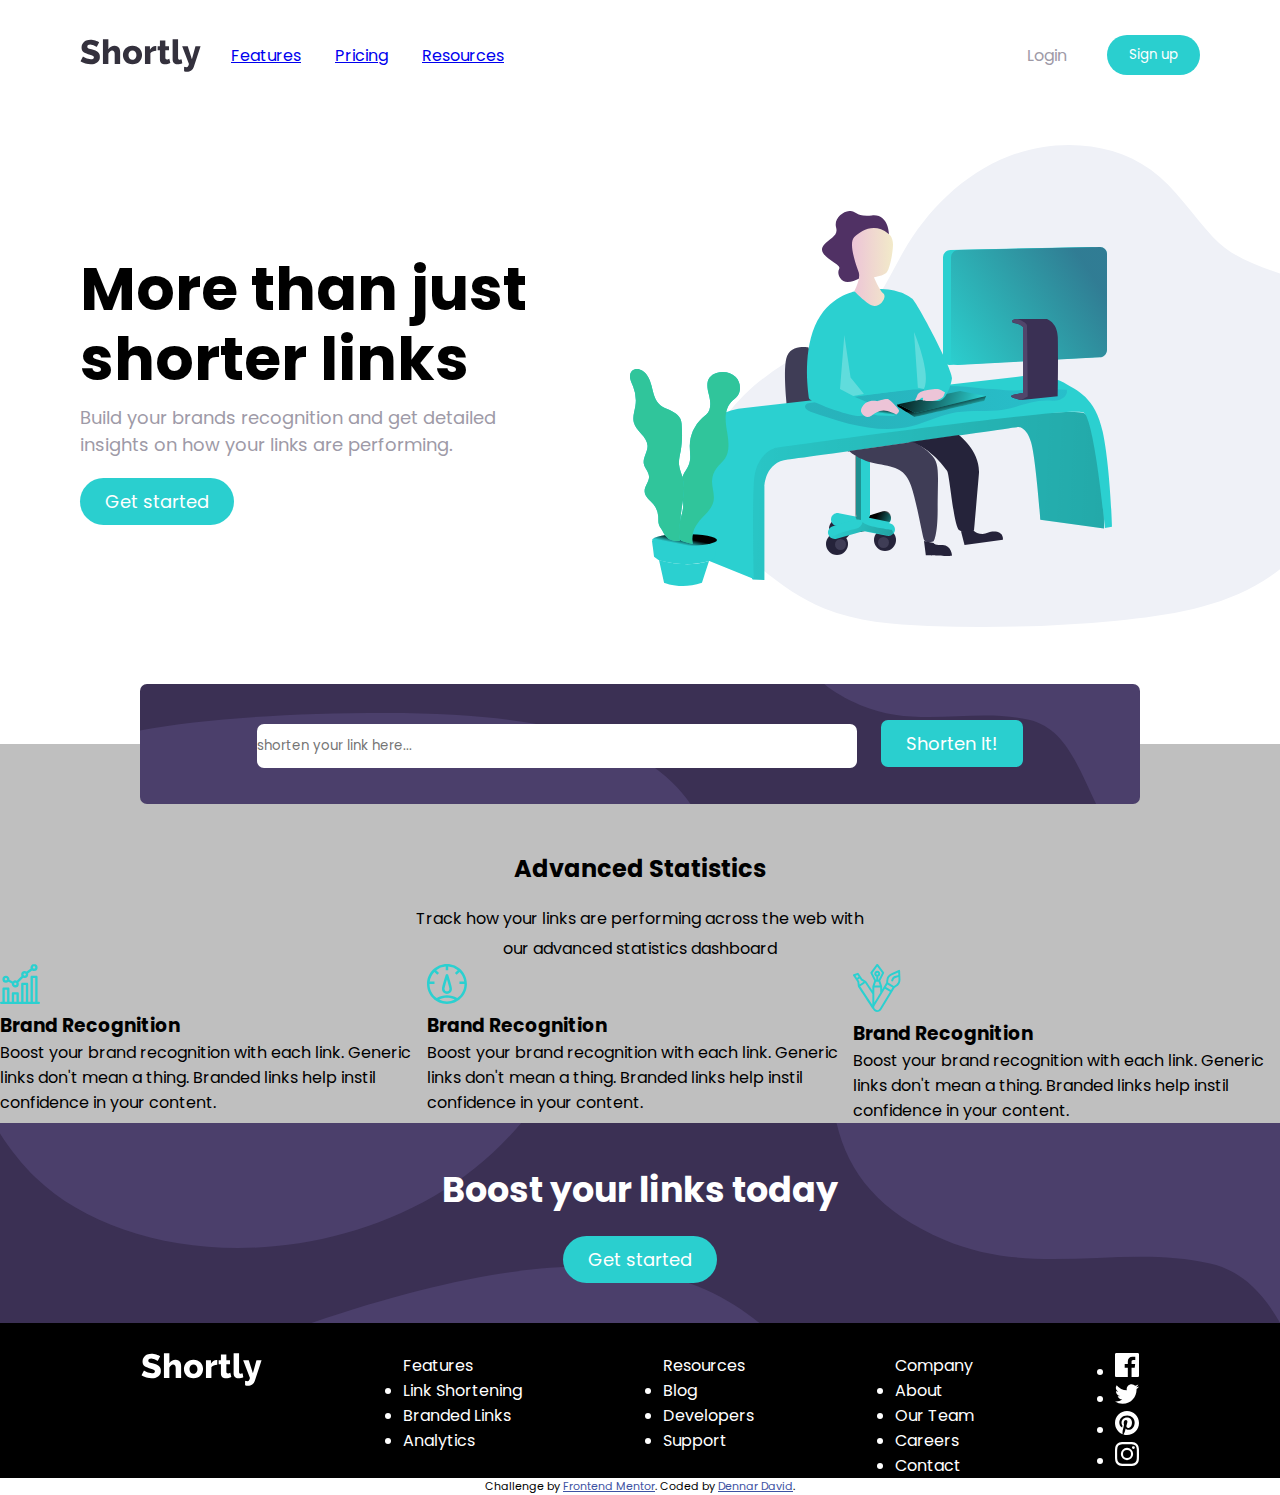
==== commit b9eb2b56: "more work on advanced stats" ====
--- a/src/index.html
+++ b/src/index.html
@@ -44,9 +44,9 @@
             />
           </svg>
           <ul>
-            <li>Features</li>
-            <li>Pricing</li>
-            <li>Resources</li>
+            <li><a href="#">Features</a></li>
+            <li><a href="#">Pricing</a></li>
+            <li><a href="#">Resources</a></li>
           </ul>
         </div>
         <div class="sign-up">
@@ -500,18 +500,55 @@
           </div>
 
           <!-- Advanced statistics section -->
-          <div>
-            <div>
+          <div class="stats">
+            <div class="stats-write-up">
               <h2>Advanced Statistics</h2>
               <p>
                 Track how your links are performing across the web with our
                 advanced statistics dashboard
               </p>
+              <div></div>
             </div>
-            <div>
-              <div></div>
-              <div></div>
-              <div></div>
+            <div class="tag-container">
+              <div class="tag-cards">
+                <svg xmlns="http://www.w3.org/2000/svg" width="40" height="40">
+                  <path
+                    fill="#2BD0D0"
+                    d="M36.406 11.719c.648 0 1.172.524 1.172 1.172v24.765h1.25a1.172 1.172 0 110 2.344H1.172a1.172 1.172 0 110-2.344h1.25V24.61c0-.647.524-1.172 1.172-1.172H8.28c.648 0 1.172.525 1.172 1.172v13.047h2.344v-8.36c0-.646.524-1.171 1.172-1.171h4.687c.648 0 1.172.525 1.172 1.172v8.36h2.344V19.921c0-.647.524-1.172 1.172-1.172h4.687c.648 0 1.172.525 1.172 1.172v17.734h2.344V12.891c0-.648.524-1.172 1.172-1.172zm-1.172 2.344h-2.343v23.593h2.343V14.063zm-9.375 7.03h-2.343v16.563h2.343V21.094zm-9.375 9.376h-2.343v7.187h2.343V30.47zM7.11 25.78H4.766v11.875h2.343V25.781zM34.062 0a3.52 3.52 0 013.516 3.516 3.52 3.52 0 01-3.516 3.515c-.72 0-1.389-.217-1.947-.59l-4.073 3.055a3.52 3.52 0 01-3.355 4.567 3.496 3.496 0 01-1.514-.344l-4.689 4.688c.22.459.344.973.344 1.515a3.52 3.52 0 01-3.515 3.515 3.52 3.52 0 01-3.488-3.949l-3.45-1.724a3.503 3.503 0 01-2.438.986 3.52 3.52 0 01-3.515-3.516 3.52 3.52 0 013.515-3.515 3.52 3.52 0 013.488 3.949l3.45 1.725a3.503 3.503 0 013.952-.643l4.689-4.688a3.496 3.496 0 01-.344-1.515 3.52 3.52 0 013.515-3.516c.72 0 1.39.218 1.948.59l4.073-3.054A3.52 3.52 0 0134.063 0zm-18.75 18.75c-.646 0-1.171.526-1.171 1.172 0 .646.525 1.172 1.171 1.172.647 0 1.172-.526 1.172-1.172 0-.646-.525-1.172-1.172-1.172zm-9.374-4.688c-.647 0-1.172.526-1.172 1.172 0 .646.525 1.172 1.171 1.172.647 0 1.172-.526 1.172-1.172 0-.646-.525-1.171-1.171-1.171zm18.75-4.687c-.647 0-1.172.526-1.172 1.172 0 .646.525 1.172 1.172 1.172.646 0 1.171-.526 1.171-1.172 0-.646-.525-1.172-1.172-1.172zm9.375-7.031c-.647 0-1.172.526-1.172 1.172 0 .646.525 1.171 1.172 1.171.646 0 1.171-.525 1.171-1.171s-.525-1.172-1.172-1.172z"
+                  />
+                </svg>
+                <h3>Brand Recognition</h3>
+                <p>
+                  Boost your brand recognition with each link. Generic links
+                  don't mean a thing. Branded links help instil confidence in your content.
+                </p>
+              </div>
+              <div class="tag-cards">
+                <svg xmlns="http://www.w3.org/2000/svg" width="40" height="40">
+                  <path
+                    fill="#2BD0D0"
+                    d="M19.968 0c11.01 0 19.969 8.958 19.969 19.968s-8.958 19.969-19.969 19.969C8.958 39.937 0 30.979 0 19.968 0 8.958 8.958 0 19.968 0zm7.805 35.579c-4.863-2.402-10.746-2.402-15.609 0a17.339 17.339 0 007.804 1.862 17.34 17.34 0 007.805-1.862zm-6.556-33.02V6.24H18.72V2.56a17.362 17.362 0 00-9.492 3.656l2.798 2.797-1.765 1.765L7.373 7.89a17.41 17.41 0 00-4.678 9.582h4.793v2.497H2.496c0 5.805 2.857 10.943 7.227 14.122 6.217-3.714 14.274-3.714 20.49 0 4.37-3.179 7.228-8.317 7.228-14.123h-4.992v-2.496h4.793a17.41 17.41 0 00-4.678-9.582l-2.888 2.888-1.765-1.765 2.798-2.797a17.362 17.362 0 00-9.492-3.657zm-2.437 8.292c.332-1.034 2.045-1.034 2.377 0 .635 1.978 3.804 11.955 3.804 14.11a4.997 4.997 0 01-4.993 4.992 4.997 4.997 0 01-4.992-4.992c0-2.155 3.17-12.132 3.804-14.11zm1.188 4.567c-1.233 4.047-2.496 8.522-2.496 9.543a2.5 2.5 0 002.496 2.496 2.5 2.5 0 002.497-2.496c0-1.02-1.263-5.496-2.497-9.543z"
+                  />
+                </svg>
+                <h3>Brand Recognition</h3>
+                <p>
+                  Boost your brand recognition with each link. Generic links
+                  don't mean a thing. Branded links help instil confidence in your content.
+                </p>
+              </div>
+              <div class="tag-cards">
+                <svg xmlns="http://www.w3.org/2000/svg" width="48" height="48">
+                  <path
+                    fill="#2BD0D0"
+                    d="M46.608 6.02a.975.975 0 00-.927-.047l-7.624 3.591a8.283 8.283 0 00-4.728 6.837l-.196 2.436-3.95 6.561v-2.801c0-.01-.006-.017-.006-.027a.974.974 0 00-.046-.284l-1.838-5.514 3.753-7.504a.984.984 0 00-.099-1.03l-5.9-7.867a1.019 1.019 0 00-1.573 0L17.573 8.24a.984.984 0 00-.093 1.03l3.753 7.503-1.838 5.514a.974.974 0 00-.047.284v3.951l-6.127-9.299c-.007-.01-.02-.017-.026-.026a.995.995 0 00-.211-.215c-.02-.013-.036-.03-.056-.042-.02-.013-.022-.02-.035-.027l-3.605-2.085-1.497-2.271L5.628 9.27a.983.983 0 00-1.147-.386L.654 10.227a.983.983 0 00-.491 1.468l2.705 4.107 1.492 2.27.492 4.137a.36.36 0 00.01.04c.004.02.009.041.015.061a.973.973 0 00.116.295c.007.01.007.023.014.033.007.01 14.624 22.165 14.695 22.225A4.87 4.87 0 0024.255 48c.4 0 .8-.05 1.19-.145a4.886 4.886 0 003.028-2.235l13.08-21.698 2.065-1.307a8.343 8.343 0 002.66-2.721 8.259 8.259 0 001.18-4.651l-.383-8.42a.984.984 0 00-.467-.803zm-7.122 17.524l-1.522 2.527-5.054-3.048 1.524-2.527 5.052 3.048zM21.315 38.446V23.58h5.9v5.08l-5.9 9.786zm1.693-20.766h2.515l1.31 3.933h-5.136l1.31-3.933zm1.257-6.885a.983.983 0 110-1.966.983.983 0 010 1.966zm0-8.194l4.75 6.331-3.39 6.78h-.377v-3.13a2.95 2.95 0 10-1.966 0v3.13h-.376l-3.39-6.78 4.75-6.331zM10.53 17.818l-.29.19-3.621 2.387-.333-2.787a.982.982 0 00-.156-.424l-1.081-1.642L6.69 14.46l1.081 1.642a.988.988 0 00.329.31l2.429 1.406zm-6.122-6.826l1.2 1.822-1.642 1.082-1.475-2.232 1.917-.672zm5.249 9.755l2.458-1.624 7.233 10.972v10.726L7.193 22.371l2.464-1.624zm17.135 23.851a2.95 2.95 0 11-5.052-3.048l7.425-12.315h.017v-.027l2.712-4.499 2.527 1.526 2.53 1.52-10.16 16.843zm17.807-25.724a6.353 6.353 0 01-2.028 2.073l-1.747 1.107-2.852-1.717-2.852-1.717.162-2.065a6.318 6.318 0 013.604-5.213L45.18 8.38l.125 2.74a.973.973 0 00-.295.014l-2.382.59a5.986 5.986 0 00-4.425 4.524.983.983 0 001.919.43 4.032 4.032 0 012.977-3.043l2.297-.57.103 2.262a6.304 6.304 0 01-.9 3.548z"
+                  />
+                </svg>
+                <h3>Brand Recognition</h3>
+                <p>
+                  Boost your brand recognition with each link. Generic links
+                  don't mean a thing. Branded links help instil confidence in your content.
+                </p>
+              </div>
             </div>
           </div>
         </div>
--- a/src/styles.css
+++ b/src/styles.css
@@ -129,6 +129,27 @@
   color: white;
   font-size: 18px;
 }
+.stats{
+  
+  display: flex;
+  flex-direction: column;
+  margin-top: 50px;
+  width: 100%;
+}
+.stats-write-up{
+  text-align: center;
+  width: 450px;
+  line-height: 30px;
+  align-self: center;
+}
+.stats-write-up h2{
+  font-weight: 700;
+  padding-bottom: 20px;
+}
+.tag-container{
+  display: flex;
+  justify-content: space-evenly;
+}
 
 /* Footer styles */
 .first-footer {
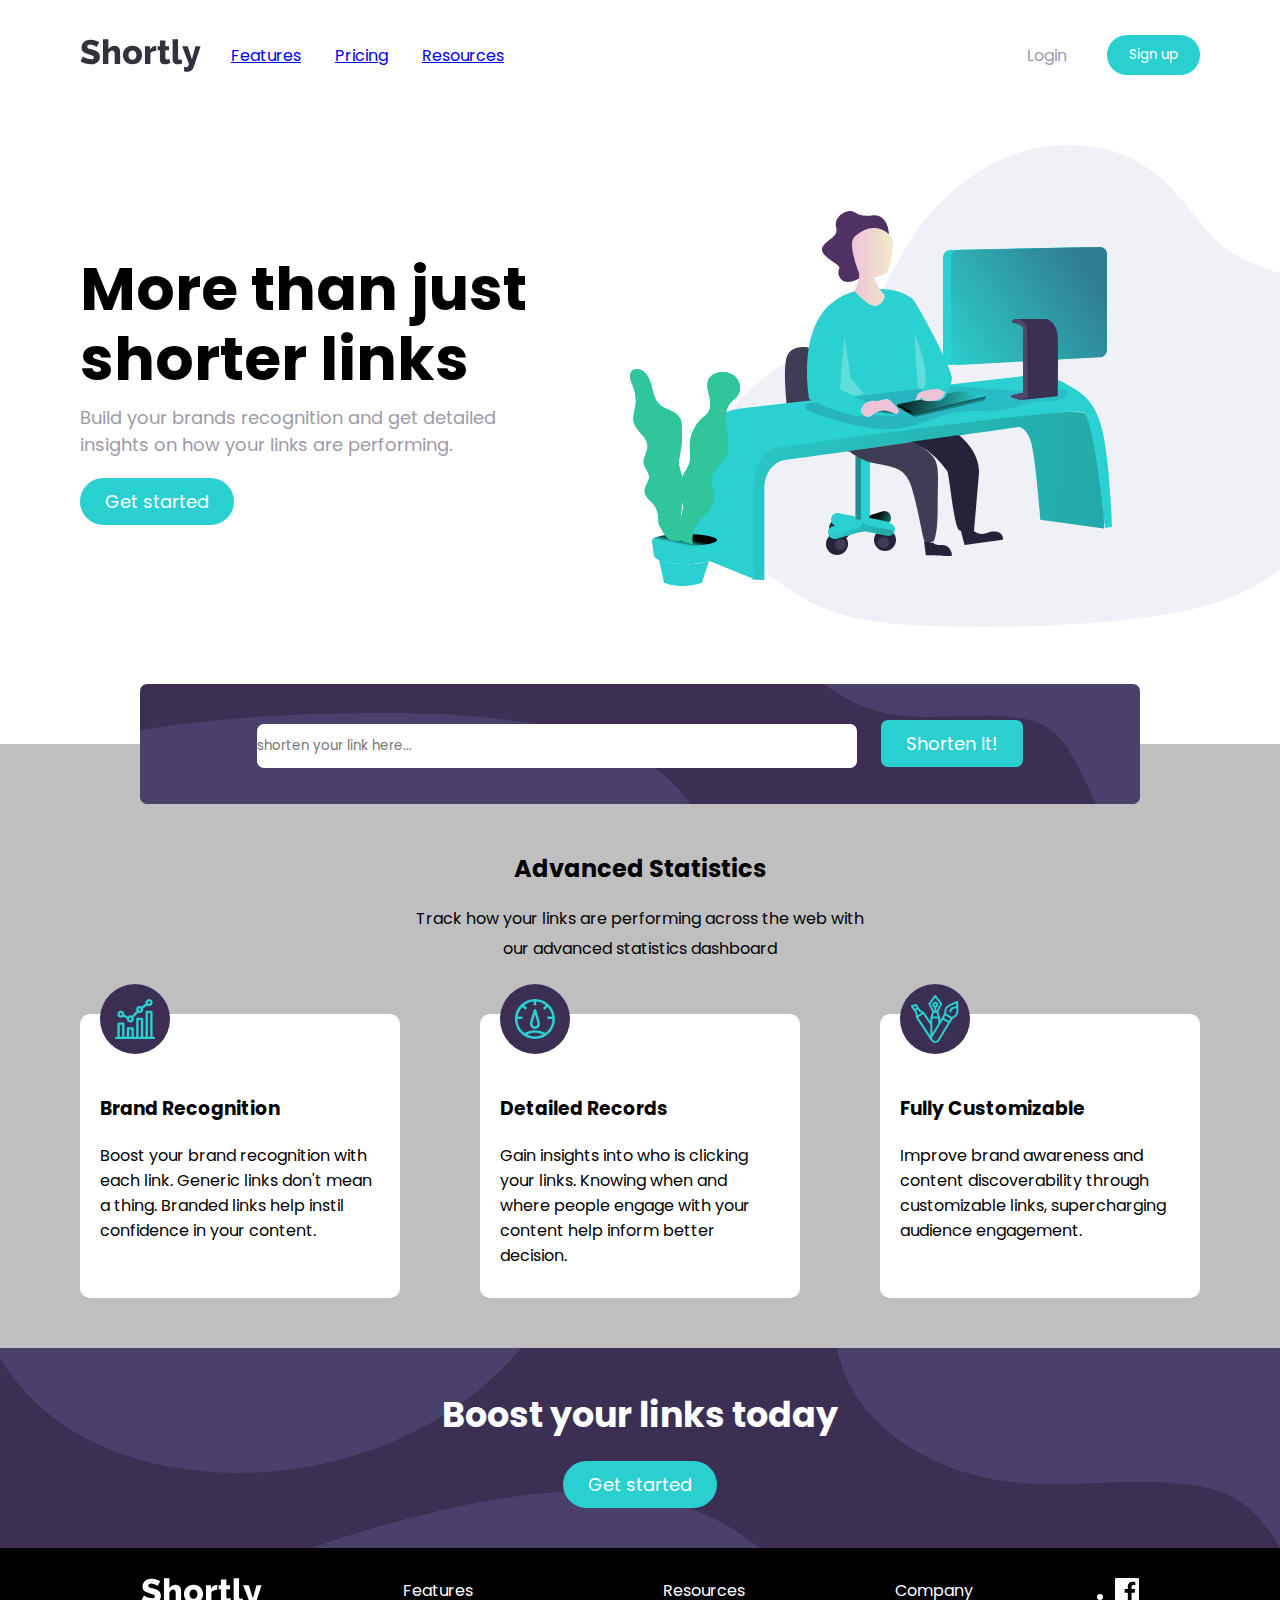
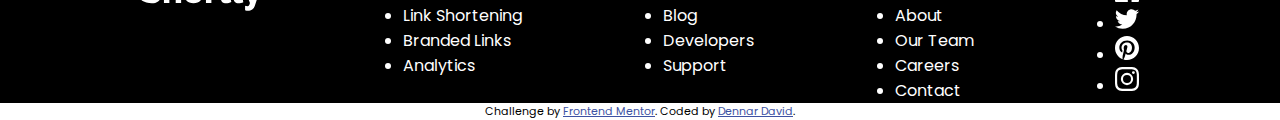
==== commit c16a0b7c: "three cards styled" ====
--- a/src/index.html
+++ b/src/index.html
@@ -511,42 +511,64 @@
             </div>
             <div class="tag-container">
               <div class="tag-cards">
-                <svg xmlns="http://www.w3.org/2000/svg" width="40" height="40">
-                  <path
-                    fill="#2BD0D0"
-                    d="M36.406 11.719c.648 0 1.172.524 1.172 1.172v24.765h1.25a1.172 1.172 0 110 2.344H1.172a1.172 1.172 0 110-2.344h1.25V24.61c0-.647.524-1.172 1.172-1.172H8.28c.648 0 1.172.525 1.172 1.172v13.047h2.344v-8.36c0-.646.524-1.171 1.172-1.171h4.687c.648 0 1.172.525 1.172 1.172v8.36h2.344V19.921c0-.647.524-1.172 1.172-1.172h4.687c.648 0 1.172.525 1.172 1.172v17.734h2.344V12.891c0-.648.524-1.172 1.172-1.172zm-1.172 2.344h-2.343v23.593h2.343V14.063zm-9.375 7.03h-2.343v16.563h2.343V21.094zm-9.375 9.376h-2.343v7.187h2.343V30.47zM7.11 25.78H4.766v11.875h2.343V25.781zM34.062 0a3.52 3.52 0 013.516 3.516 3.52 3.52 0 01-3.516 3.515c-.72 0-1.389-.217-1.947-.59l-4.073 3.055a3.52 3.52 0 01-3.355 4.567 3.496 3.496 0 01-1.514-.344l-4.689 4.688c.22.459.344.973.344 1.515a3.52 3.52 0 01-3.515 3.515 3.52 3.52 0 01-3.488-3.949l-3.45-1.724a3.503 3.503 0 01-2.438.986 3.52 3.52 0 01-3.515-3.516 3.52 3.52 0 013.515-3.515 3.52 3.52 0 013.488 3.949l3.45 1.725a3.503 3.503 0 013.952-.643l4.689-4.688a3.496 3.496 0 01-.344-1.515 3.52 3.52 0 013.515-3.516c.72 0 1.39.218 1.948.59l4.073-3.054A3.52 3.52 0 0134.063 0zm-18.75 18.75c-.646 0-1.171.526-1.171 1.172 0 .646.525 1.172 1.171 1.172.647 0 1.172-.526 1.172-1.172 0-.646-.525-1.172-1.172-1.172zm-9.374-4.688c-.647 0-1.172.526-1.172 1.172 0 .646.525 1.172 1.171 1.172.647 0 1.172-.526 1.172-1.172 0-.646-.525-1.171-1.171-1.171zm18.75-4.687c-.647 0-1.172.526-1.172 1.172 0 .646.525 1.172 1.172 1.172.646 0 1.171-.526 1.171-1.172 0-.646-.525-1.172-1.172-1.172zm9.375-7.031c-.647 0-1.172.526-1.172 1.172 0 .646.525 1.171 1.172 1.171.646 0 1.171-.525 1.171-1.171s-.525-1.172-1.172-1.172z"
-                  />
-                </svg>
+                <div class="card-color">
+                  <svg
+                    xmlns="http://www.w3.org/2000/svg"
+                    width="40"
+                    height="40"
+                  >
+                    <path
+                      fill="#2BD0D0"
+                      d="M36.406 11.719c.648 0 1.172.524 1.172 1.172v24.765h1.25a1.172 1.172 0 110 2.344H1.172a1.172 1.172 0 110-2.344h1.25V24.61c0-.647.524-1.172 1.172-1.172H8.28c.648 0 1.172.525 1.172 1.172v13.047h2.344v-8.36c0-.646.524-1.171 1.172-1.171h4.687c.648 0 1.172.525 1.172 1.172v8.36h2.344V19.921c0-.647.524-1.172 1.172-1.172h4.687c.648 0 1.172.525 1.172 1.172v17.734h2.344V12.891c0-.648.524-1.172 1.172-1.172zm-1.172 2.344h-2.343v23.593h2.343V14.063zm-9.375 7.03h-2.343v16.563h2.343V21.094zm-9.375 9.376h-2.343v7.187h2.343V30.47zM7.11 25.78H4.766v11.875h2.343V25.781zM34.062 0a3.52 3.52 0 013.516 3.516 3.52 3.52 0 01-3.516 3.515c-.72 0-1.389-.217-1.947-.59l-4.073 3.055a3.52 3.52 0 01-3.355 4.567 3.496 3.496 0 01-1.514-.344l-4.689 4.688c.22.459.344.973.344 1.515a3.52 3.52 0 01-3.515 3.515 3.52 3.52 0 01-3.488-3.949l-3.45-1.724a3.503 3.503 0 01-2.438.986 3.52 3.52 0 01-3.515-3.516 3.52 3.52 0 013.515-3.515 3.52 3.52 0 013.488 3.949l3.45 1.725a3.503 3.503 0 013.952-.643l4.689-4.688a3.496 3.496 0 01-.344-1.515 3.52 3.52 0 013.515-3.516c.72 0 1.39.218 1.948.59l4.073-3.054A3.52 3.52 0 0134.063 0zm-18.75 18.75c-.646 0-1.171.526-1.171 1.172 0 .646.525 1.172 1.171 1.172.647 0 1.172-.526 1.172-1.172 0-.646-.525-1.172-1.172-1.172zm-9.374-4.688c-.647 0-1.172.526-1.172 1.172 0 .646.525 1.172 1.171 1.172.647 0 1.172-.526 1.172-1.172 0-.646-.525-1.171-1.171-1.171zm18.75-4.687c-.647 0-1.172.526-1.172 1.172 0 .646.525 1.172 1.172 1.172.646 0 1.171-.526 1.171-1.172 0-.646-.525-1.172-1.172-1.172zm9.375-7.031c-.647 0-1.172.526-1.172 1.172 0 .646.525 1.171 1.172 1.171.646 0 1.171-.525 1.171-1.171s-.525-1.172-1.172-1.172z"
+                    />
+                  </svg>
+                </div>
                 <h3>Brand Recognition</h3>
                 <p>
                   Boost your brand recognition with each link. Generic links
-                  don't mean a thing. Branded links help instil confidence in your content.
+                  don't mean a thing. Branded links help instil confidence in
+                  your content.
                 </p>
               </div>
               <div class="tag-cards">
-                <svg xmlns="http://www.w3.org/2000/svg" width="40" height="40">
-                  <path
-                    fill="#2BD0D0"
-                    d="M19.968 0c11.01 0 19.969 8.958 19.969 19.968s-8.958 19.969-19.969 19.969C8.958 39.937 0 30.979 0 19.968 0 8.958 8.958 0 19.968 0zm7.805 35.579c-4.863-2.402-10.746-2.402-15.609 0a17.339 17.339 0 007.804 1.862 17.34 17.34 0 007.805-1.862zm-6.556-33.02V6.24H18.72V2.56a17.362 17.362 0 00-9.492 3.656l2.798 2.797-1.765 1.765L7.373 7.89a17.41 17.41 0 00-4.678 9.582h4.793v2.497H2.496c0 5.805 2.857 10.943 7.227 14.122 6.217-3.714 14.274-3.714 20.49 0 4.37-3.179 7.228-8.317 7.228-14.123h-4.992v-2.496h4.793a17.41 17.41 0 00-4.678-9.582l-2.888 2.888-1.765-1.765 2.798-2.797a17.362 17.362 0 00-9.492-3.657zm-2.437 8.292c.332-1.034 2.045-1.034 2.377 0 .635 1.978 3.804 11.955 3.804 14.11a4.997 4.997 0 01-4.993 4.992 4.997 4.997 0 01-4.992-4.992c0-2.155 3.17-12.132 3.804-14.11zm1.188 4.567c-1.233 4.047-2.496 8.522-2.496 9.543a2.5 2.5 0 002.496 2.496 2.5 2.5 0 002.497-2.496c0-1.02-1.263-5.496-2.497-9.543z"
-                  />
-                </svg>
-                <h3>Brand Recognition</h3>
+                <div class="card-color">
+                  <svg
+                    xmlns="http://www.w3.org/2000/svg"
+                    width="40"
+                    height="40"
+                  >
+                    <path
+                      fill="#2BD0D0"
+                      d="M19.968 0c11.01 0 19.969 8.958 19.969 19.968s-8.958 19.969-19.969 19.969C8.958 39.937 0 30.979 0 19.968 0 8.958 8.958 0 19.968 0zm7.805 35.579c-4.863-2.402-10.746-2.402-15.609 0a17.339 17.339 0 007.804 1.862 17.34 17.34 0 007.805-1.862zm-6.556-33.02V6.24H18.72V2.56a17.362 17.362 0 00-9.492 3.656l2.798 2.797-1.765 1.765L7.373 7.89a17.41 17.41 0 00-4.678 9.582h4.793v2.497H2.496c0 5.805 2.857 10.943 7.227 14.122 6.217-3.714 14.274-3.714 20.49 0 4.37-3.179 7.228-8.317 7.228-14.123h-4.992v-2.496h4.793a17.41 17.41 0 00-4.678-9.582l-2.888 2.888-1.765-1.765 2.798-2.797a17.362 17.362 0 00-9.492-3.657zm-2.437 8.292c.332-1.034 2.045-1.034 2.377 0 .635 1.978 3.804 11.955 3.804 14.11a4.997 4.997 0 01-4.993 4.992 4.997 4.997 0 01-4.992-4.992c0-2.155 3.17-12.132 3.804-14.11zm1.188 4.567c-1.233 4.047-2.496 8.522-2.496 9.543a2.5 2.5 0 002.496 2.496 2.5 2.5 0 002.497-2.496c0-1.02-1.263-5.496-2.497-9.543z"
+                    />
+                  </svg>
+                </div>
+
+                <h3>Detailed Records</h3>
                 <p>
-                  Boost your brand recognition with each link. Generic links
-                  don't mean a thing. Branded links help instil confidence in your content.
+                  Gain insights into who is clicking your links. Knowing when
+                  and where people engage with your content help inform better
+                  decision.
                 </p>
               </div>
               <div class="tag-cards">
-                <svg xmlns="http://www.w3.org/2000/svg" width="48" height="48">
-                  <path
-                    fill="#2BD0D0"
-                    d="M46.608 6.02a.975.975 0 00-.927-.047l-7.624 3.591a8.283 8.283 0 00-4.728 6.837l-.196 2.436-3.95 6.561v-2.801c0-.01-.006-.017-.006-.027a.974.974 0 00-.046-.284l-1.838-5.514 3.753-7.504a.984.984 0 00-.099-1.03l-5.9-7.867a1.019 1.019 0 00-1.573 0L17.573 8.24a.984.984 0 00-.093 1.03l3.753 7.503-1.838 5.514a.974.974 0 00-.047.284v3.951l-6.127-9.299c-.007-.01-.02-.017-.026-.026a.995.995 0 00-.211-.215c-.02-.013-.036-.03-.056-.042-.02-.013-.022-.02-.035-.027l-3.605-2.085-1.497-2.271L5.628 9.27a.983.983 0 00-1.147-.386L.654 10.227a.983.983 0 00-.491 1.468l2.705 4.107 1.492 2.27.492 4.137a.36.36 0 00.01.04c.004.02.009.041.015.061a.973.973 0 00.116.295c.007.01.007.023.014.033.007.01 14.624 22.165 14.695 22.225A4.87 4.87 0 0024.255 48c.4 0 .8-.05 1.19-.145a4.886 4.886 0 003.028-2.235l13.08-21.698 2.065-1.307a8.343 8.343 0 002.66-2.721 8.259 8.259 0 001.18-4.651l-.383-8.42a.984.984 0 00-.467-.803zm-7.122 17.524l-1.522 2.527-5.054-3.048 1.524-2.527 5.052 3.048zM21.315 38.446V23.58h5.9v5.08l-5.9 9.786zm1.693-20.766h2.515l1.31 3.933h-5.136l1.31-3.933zm1.257-6.885a.983.983 0 110-1.966.983.983 0 010 1.966zm0-8.194l4.75 6.331-3.39 6.78h-.377v-3.13a2.95 2.95 0 10-1.966 0v3.13h-.376l-3.39-6.78 4.75-6.331zM10.53 17.818l-.29.19-3.621 2.387-.333-2.787a.982.982 0 00-.156-.424l-1.081-1.642L6.69 14.46l1.081 1.642a.988.988 0 00.329.31l2.429 1.406zm-6.122-6.826l1.2 1.822-1.642 1.082-1.475-2.232 1.917-.672zm5.249 9.755l2.458-1.624 7.233 10.972v10.726L7.193 22.371l2.464-1.624zm17.135 23.851a2.95 2.95 0 11-5.052-3.048l7.425-12.315h.017v-.027l2.712-4.499 2.527 1.526 2.53 1.52-10.16 16.843zm17.807-25.724a6.353 6.353 0 01-2.028 2.073l-1.747 1.107-2.852-1.717-2.852-1.717.162-2.065a6.318 6.318 0 013.604-5.213L45.18 8.38l.125 2.74a.973.973 0 00-.295.014l-2.382.59a5.986 5.986 0 00-4.425 4.524.983.983 0 001.919.43 4.032 4.032 0 012.977-3.043l2.297-.57.103 2.262a6.304 6.304 0 01-.9 3.548z"
-                  />
-                </svg>
-                <h3>Brand Recognition</h3>
+                <div class="card-color">
+                  <svg
+                    xmlns="http://www.w3.org/2000/svg"
+                    width="48"
+                    height="48"
+                  >
+                    <path
+                      fill="#2BD0D0"
+                      d="M46.608 6.02a.975.975 0 00-.927-.047l-7.624 3.591a8.283 8.283 0 00-4.728 6.837l-.196 2.436-3.95 6.561v-2.801c0-.01-.006-.017-.006-.027a.974.974 0 00-.046-.284l-1.838-5.514 3.753-7.504a.984.984 0 00-.099-1.03l-5.9-7.867a1.019 1.019 0 00-1.573 0L17.573 8.24a.984.984 0 00-.093 1.03l3.753 7.503-1.838 5.514a.974.974 0 00-.047.284v3.951l-6.127-9.299c-.007-.01-.02-.017-.026-.026a.995.995 0 00-.211-.215c-.02-.013-.036-.03-.056-.042-.02-.013-.022-.02-.035-.027l-3.605-2.085-1.497-2.271L5.628 9.27a.983.983 0 00-1.147-.386L.654 10.227a.983.983 0 00-.491 1.468l2.705 4.107 1.492 2.27.492 4.137a.36.36 0 00.01.04c.004.02.009.041.015.061a.973.973 0 00.116.295c.007.01.007.023.014.033.007.01 14.624 22.165 14.695 22.225A4.87 4.87 0 0024.255 48c.4 0 .8-.05 1.19-.145a4.886 4.886 0 003.028-2.235l13.08-21.698 2.065-1.307a8.343 8.343 0 002.66-2.721 8.259 8.259 0 001.18-4.651l-.383-8.42a.984.984 0 00-.467-.803zm-7.122 17.524l-1.522 2.527-5.054-3.048 1.524-2.527 5.052 3.048zM21.315 38.446V23.58h5.9v5.08l-5.9 9.786zm1.693-20.766h2.515l1.31 3.933h-5.136l1.31-3.933zm1.257-6.885a.983.983 0 110-1.966.983.983 0 010 1.966zm0-8.194l4.75 6.331-3.39 6.78h-.377v-3.13a2.95 2.95 0 10-1.966 0v3.13h-.376l-3.39-6.78 4.75-6.331zM10.53 17.818l-.29.19-3.621 2.387-.333-2.787a.982.982 0 00-.156-.424l-1.081-1.642L6.69 14.46l1.081 1.642a.988.988 0 00.329.31l2.429 1.406zm-6.122-6.826l1.2 1.822-1.642 1.082-1.475-2.232 1.917-.672zm5.249 9.755l2.458-1.624 7.233 10.972v10.726L7.193 22.371l2.464-1.624zm17.135 23.851a2.95 2.95 0 11-5.052-3.048l7.425-12.315h.017v-.027l2.712-4.499 2.527 1.526 2.53 1.52-10.16 16.843zm17.807-25.724a6.353 6.353 0 01-2.028 2.073l-1.747 1.107-2.852-1.717-2.852-1.717.162-2.065a6.318 6.318 0 013.604-5.213L45.18 8.38l.125 2.74a.973.973 0 00-.295.014l-2.382.59a5.986 5.986 0 00-4.425 4.524.983.983 0 001.919.43 4.032 4.032 0 012.977-3.043l2.297-.57.103 2.262a6.304 6.304 0 01-.9 3.548z"
+                    />
+                  </svg>
+                </div>
+
+                <h3>Fully Customizable</h3>
                 <p>
-                  Boost your brand recognition with each link. Generic links
-                  don't mean a thing. Branded links help instil confidence in your content.
+                  Improve brand awareness and content discoverability through
+                  customizable links, supercharging audience engagement.
                 </p>
               </div>
             </div>
--- a/src/styles.css
+++ b/src/styles.css
@@ -129,26 +129,47 @@
   color: white;
   font-size: 18px;
 }
-.stats{
-  
+.stats {
   display: flex;
   flex-direction: column;
   margin-top: 50px;
   width: 100%;
 }
-.stats-write-up{
+.stats-write-up {
   text-align: center;
   width: 450px;
   line-height: 30px;
   align-self: center;
 }
-.stats-write-up h2{
+.stats-write-up h2 {
   font-weight: 700;
   padding-bottom: 20px;
 }
-.tag-container{
+.tag-container {
   display: flex;
   justify-content: space-evenly;
+  margin-top: 50px;
+  margin-bottom: 50px;
+}
+.tag-cards {
+  width: 320px;
+  padding: 40px 20px 30px 20px;
+  background-color: white;
+  border-radius: 10px;
+}
+.tag-cards  h3{
+  margin-bottom: 20px;
+}
+.card-color {
+  background-color: var(--DarkViolet);
+  margin-top: -70px;
+  margin-bottom: 40px;
+  width: 70px;
+  height: 70px;
+  border-radius: 50%;
+  display: flex;
+  justify-content: center;
+  align-items: center;
 }
 
 /* Footer styles */
@@ -167,10 +188,10 @@
   font-size: 35px;
   margin-bottom: 20px;
 }
-.second-footer{
+.second-footer {
   background-color: black;
   color: white;
   display: flex;
   justify-content: space-evenly;
   padding-top: 30px;
-}+}
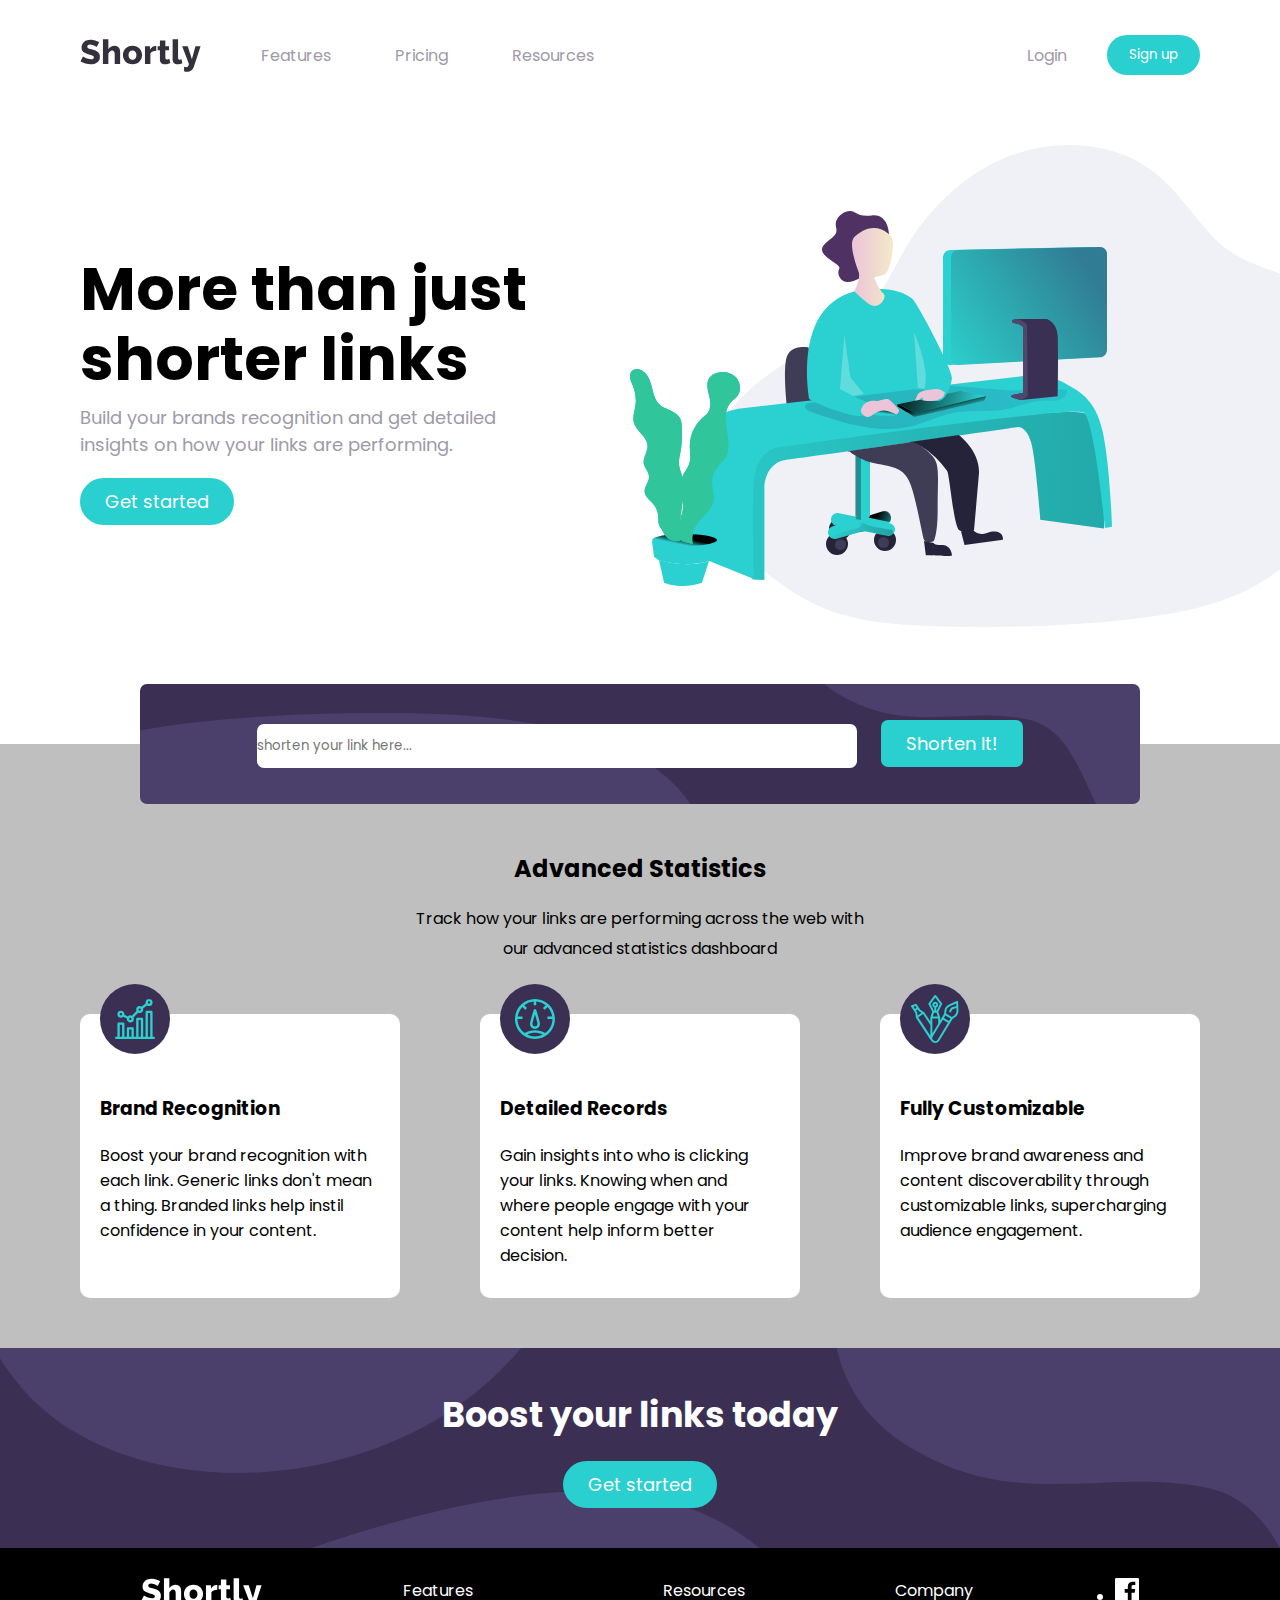
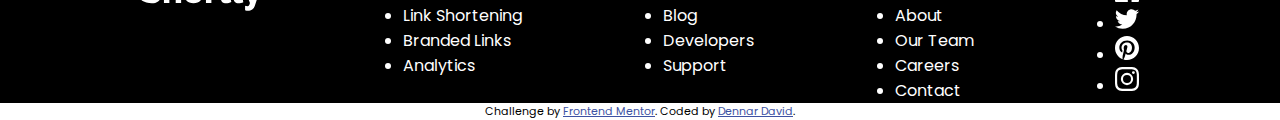
==== commit 1e1e7ec7: "Css Transition added to buttons and links" ====
--- a/src/index.html
+++ b/src/index.html
@@ -43,7 +43,7 @@
               d="M16.715 7.932c-.068-.09-.306-.26-.714-.51s-.918-.51-1.53-.782-1.281-.51-2.006-.714a8.005 8.005 0 00-2.176-.306c-1.995 0-2.992.669-2.992 2.006 0 .408.107.748.323 1.02.215.272.532.516.952.731.419.215.946.414 1.58.595l1.406.393.805.219c1.156.317 2.198.663 3.128 1.037.929.374 1.717.839 2.363 1.394a5.647 5.647 0 011.496 2.023c.35.793.527 1.745.527 2.856 0 1.36-.255 2.51-.765 3.451-.51.94-1.185 1.7-2.023 2.278-.84.578-1.802.997-2.89 1.258-1.088.26-2.21.391-3.366.391a19.68 19.68 0 01-5.44-.799c-.884-.26-1.74-.572-2.567-.935A14.358 14.358 0 01.53 22.28l2.448-4.862c.09.113.385.329.884.646.498.317 1.116.635 1.853.952.736.317 1.558.6 2.465.85.906.25 1.824.374 2.754.374 1.972 0 2.958-.6 2.958-1.802 0-.453-.148-.827-.442-1.122-.295-.295-.703-.561-1.224-.799a12.455 12.455 0 00-1.504-.56l-1.702-.495-.976-.288c-1.111-.34-2.074-.708-2.89-1.105-.816-.397-1.49-.856-2.023-1.377a5.003 5.003 0 01-1.19-1.802c-.261-.68-.391-1.473-.391-2.38 0-1.27.238-2.391.714-3.366a7.266 7.266 0 011.938-2.465 8.435 8.435 0 012.839-1.513c1.076-.34 2.215-.51 3.417-.51.838 0 1.666.08 2.482.238.816.159 1.598.363 2.346.612.748.25 1.445.533 2.09.85.647.317 1.242.635 1.786.952l-2.448 4.624zM40.139 25h-5.44V14.97c0-1.156-.227-2.006-.68-2.55-.454-.544-1.077-.816-1.87-.816-.318 0-.663.074-1.037.221a4.173 4.173 0 00-1.088.646 5.827 5.827 0 00-.97 1.003 4.4 4.4 0 00-.68 1.292V25h-5.44V.18h5.44v9.962a6.786 6.786 0 012.602-2.465c1.076-.578 2.26-.867 3.553-.867 1.201 0 2.17.21 2.907.629.736.42 1.303.952 1.7 1.598.396.646.663 1.371.799 2.176.136.805.204 1.592.204 2.363V25zm12.34.34c-1.519 0-2.873-.25-4.063-.748-1.19-.499-2.193-1.173-3.01-2.023a8.54 8.54 0 01-1.852-2.958 9.97 9.97 0 01-.63-3.519c0-1.224.21-2.397.63-3.519a8.54 8.54 0 011.853-2.958c.816-.85 1.819-1.53 3.009-2.04s2.544-.765 4.063-.765c1.519 0 2.867.255 4.046.765 1.179.51 2.176 1.19 2.992 2.04a8.754 8.754 0 011.87 2.958 9.736 9.736 0 01.646 3.519 9.97 9.97 0 01-.63 3.519 8.54 8.54 0 01-1.852 2.958c-.816.85-1.82 1.524-3.01 2.023-1.19.499-2.543.748-4.062.748zM48.5 16.092c0 1.405.374 2.533 1.122 3.383.748.85 1.7 1.275 2.856 1.275a3.59 3.59 0 001.564-.34c.476-.227.89-.544 1.24-.952a4.57 4.57 0 00.834-1.479 5.632 5.632 0 00.306-1.887c0-1.405-.374-2.533-1.122-3.383-.748-.85-1.689-1.275-2.822-1.275a3.702 3.702 0 00-2.84 1.292 4.57 4.57 0 00-.832 1.479 5.632 5.632 0 00-.306 1.887zm27.776-4.284c-1.315.023-2.505.238-3.57.646-1.065.408-1.836 1.02-2.312 1.836V25h-5.44V7.15h4.998v3.604c.612-1.201 1.4-2.142 2.363-2.822.963-.68 1.989-1.031 3.077-1.054h.544c.113 0 .227.011.34.034v4.896zm14.074 12.24a21.71 21.71 0 01-2.567.884c-.963.272-1.932.408-2.907.408-.68 0-1.32-.085-1.92-.255a4.286 4.286 0 01-1.582-.816c-.453-.374-.81-.867-1.07-1.479-.262-.612-.392-1.349-.392-2.21v-9.316h-2.278V7.15h2.278V1.472h5.44V7.15h3.638v4.114h-3.638v7.446c0 .59.147 1.014.442 1.275.295.26.669.391 1.122.391.408 0 .827-.068 1.258-.204.43-.136.805-.283 1.122-.442l1.054 4.318zM92.627.18h5.44v18.462c0 1.36.578 2.04 1.734 2.04.272 0 .572-.04.901-.119.329-.08.63-.198.901-.357l.714 4.08c-.68.317-1.462.567-2.346.748-.884.181-1.711.272-2.482.272-1.564 0-2.765-.408-3.604-1.224-.839-.816-1.258-1.995-1.258-3.536V.18zm11.456 27.506c.454.159.879.272 1.275.34a6.4 6.4 0 001.071.102c.658 0 1.168-.227 1.53-.68.363-.453.692-1.27.986-2.448l-6.8-17.85h5.61l4.148 13.192 3.57-13.192h5.1l-6.8 20.74a7.106 7.106 0 01-2.55 3.587c-1.224.918-2.674 1.377-4.352 1.377a8.17 8.17 0 01-1.377-.119 7.516 7.516 0 01-1.41-.391v-4.658z"
             />
           </svg>
-          <ul>
+          <ul class="page-links">
             <li><a href="#">Features</a></li>
             <li><a href="#">Pricing</a></li>
             <li><a href="#">Resources</a></li>
--- a/src/styles.css
+++ b/src/styles.css
@@ -27,13 +27,18 @@
   justify-content: center;
   align-items: center;
 }
-
-.logo-list ul li {
+.logo-list li a {
+  margin-left: 30px;
+  color: var(--GrayishViolet);
+  text-decoration: none;
+  transition: color 0.5s;
+}
+
+.logo-list li {
   display: inline;
   margin-left: 30px;
-  color: var(--GrayishViolet);
-}
-.logo-list ul li:hover,
+}
+.page-links li a:hover,
 .sign-up a:hover {
   color: black;
 }
@@ -46,6 +51,7 @@
   margin-right: 40px;
   text-decoration: none;
   color: var(--GrayishViolet);
+  transition: color 0.5s;
 }
 .sign-up button {
   padding: 10px 22px 10px 22px;
@@ -53,6 +59,8 @@
   border-radius: 20px;
   background-color: var(--Cyan);
   color: white;
+  transition: background-color 0.7s;
+  transition-timing-function: ease-in-out;
 }
 
 /* Main section styles */
@@ -83,6 +91,8 @@
   font-size: 18px;
   background-color: var(--Cyan);
   color: white;
+  transition: background-color 0.7s;
+  transition-timing-function: ease-in-out;
 }
 .write-up button:hover,
 .first-footer button:hover,
@@ -157,7 +167,7 @@
   background-color: white;
   border-radius: 10px;
 }
-.tag-cards  h3{
+.tag-cards h3 {
   margin-bottom: 20px;
 }
 .card-color {
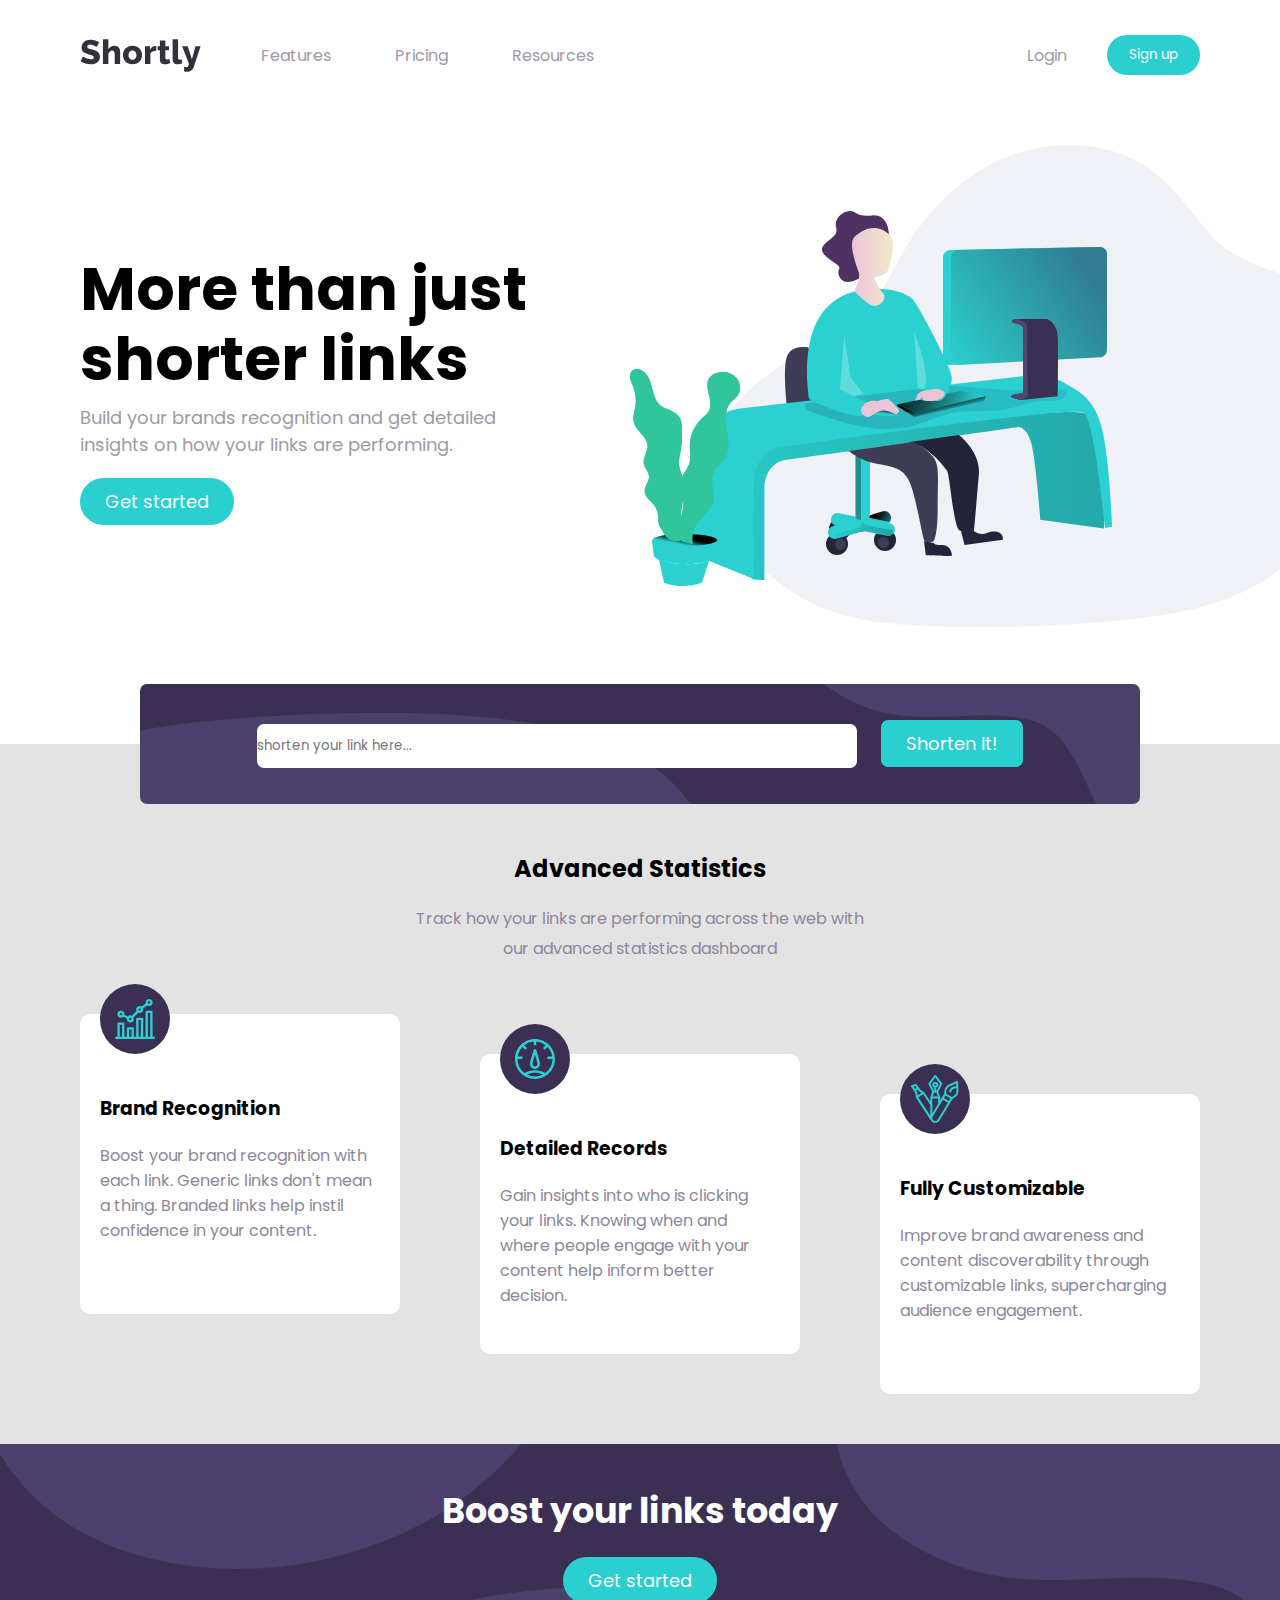
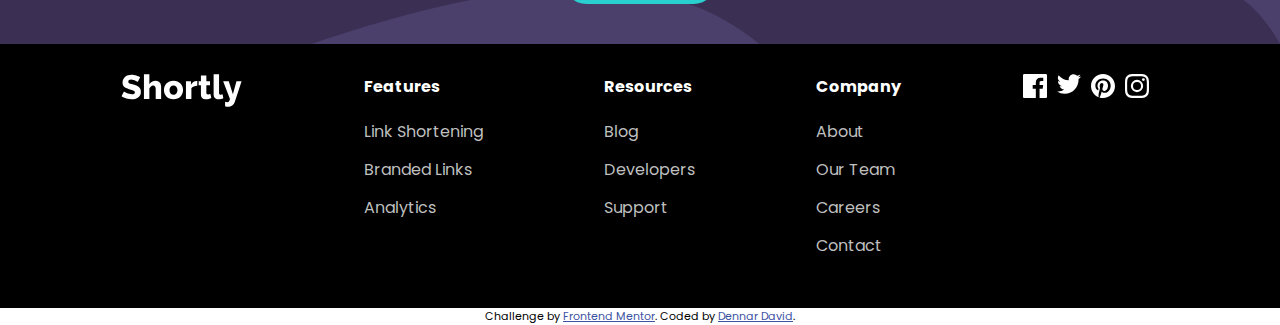
==== commit f589ff2f: "finished work on the cards and footer" ====
--- a/src/index.html
+++ b/src/index.html
@@ -507,6 +507,8 @@
                 Track how your links are performing across the web with our
                 advanced statistics dashboard
               </p>
+
+              <!-- Use javaScript to add the links that have being shortened here -->
               <div></div>
             </div>
             <div class="tag-container">
@@ -530,7 +532,7 @@
                   your content.
                 </p>
               </div>
-              <div class="tag-cards">
+              <div class="tag-cards card2">
                 <div class="card-color">
                   <svg
                     xmlns="http://www.w3.org/2000/svg"
@@ -551,7 +553,7 @@
                   decision.
                 </p>
               </div>
-              <div class="tag-cards">
+              <div class="tag-cards card3">
                 <div class="card-color">
                   <svg
                     xmlns="http://www.w3.org/2000/svg"
@@ -583,6 +585,7 @@
           <button>Get started</button>
         </div>
         <div class="second-footer">
+          <!-- Sites Logo (shortly) -->
           <div>
             <svg xmlns="http://www.w3.org/2000/svg" width="121" height="33">
               <path
@@ -616,39 +619,65 @@
               <li>Contact</li>
             </ul>
           </div>
+
+          <!-- Social media links -->
           <div>
-            <ul>
+            <ul class="social-media-links">
               <li>
-                <svg xmlns="http://www.w3.org/2000/svg" width="24" height="24">
-                  <path
-                    fill="#FFF"
-                    d="M22.675 0H1.325C.593 0 0 .593 0 1.325v21.351C0 23.407.593 24 1.325 24H12.82v-9.294H9.692v-3.622h3.128V8.413c0-3.1 1.893-4.788 4.659-4.788 1.325 0 2.463.099 2.795.143v3.24l-1.918.001c-1.504 0-1.795.715-1.795 1.763v2.313h3.587l-.467 3.622h-3.12V24h6.116c.73 0 1.323-.593 1.323-1.325V1.325C24 .593 23.407 0 22.675 0z"
-                  />
-                </svg>
+                <a href="#">
+                  <svg
+                    xmlns="http://www.w3.org/2000/svg"
+                    width="24"
+                    height="24"
+                  >
+                    <path
+                      fill="#FFF"
+                      d="M22.675 0H1.325C.593 0 0 .593 0 1.325v21.351C0 23.407.593 24 1.325 24H12.82v-9.294H9.692v-3.622h3.128V8.413c0-3.1 1.893-4.788 4.659-4.788 1.325 0 2.463.099 2.795.143v3.24l-1.918.001c-1.504 0-1.795.715-1.795 1.763v2.313h3.587l-.467 3.622h-3.12V24h6.116c.73 0 1.323-.593 1.323-1.325V1.325C24 .593 23.407 0 22.675 0z"
+                    />
+                  </svg>
+                </a>
               </li>
               <li>
-                <svg xmlns="http://www.w3.org/2000/svg" width="24" height="20">
-                  <path
-                    fill="#FFF"
-                    d="M24 2.557a9.83 9.83 0 01-2.828.775A4.932 4.932 0 0023.337.608a9.864 9.864 0 01-3.127 1.195A4.916 4.916 0 0016.616.248c-3.179 0-5.515 2.966-4.797 6.045A13.978 13.978 0 011.671 1.149a4.93 4.93 0 001.523 6.574 4.903 4.903 0 01-2.229-.616c-.054 2.281 1.581 4.415 3.949 4.89a4.935 4.935 0 01-2.224.084 4.928 4.928 0 004.6 3.419A9.9 9.9 0 010 17.54a13.94 13.94 0 007.548 2.212c9.142 0 14.307-7.721 13.995-14.646A10.025 10.025 0 0024 2.557z"
-                  />
-                </svg>
+                <a href="#">
+                  <svg
+                    xmlns="http://www.w3.org/2000/svg"
+                    width="24"
+                    height="20"
+                  >
+                    <path
+                      fill="#FFF"
+                      d="M24 2.557a9.83 9.83 0 01-2.828.775A4.932 4.932 0 0023.337.608a9.864 9.864 0 01-3.127 1.195A4.916 4.916 0 0016.616.248c-3.179 0-5.515 2.966-4.797 6.045A13.978 13.978 0 011.671 1.149a4.93 4.93 0 001.523 6.574 4.903 4.903 0 01-2.229-.616c-.054 2.281 1.581 4.415 3.949 4.89a4.935 4.935 0 01-2.224.084 4.928 4.928 0 004.6 3.419A9.9 9.9 0 010 17.54a13.94 13.94 0 007.548 2.212c9.142 0 14.307-7.721 13.995-14.646A10.025 10.025 0 0024 2.557z"
+                    />
+                  </svg>
+                </a>
               </li>
               <li>
-                <svg xmlns="http://www.w3.org/2000/svg" width="24" height="24">
-                  <path
-                    fill="#FFF"
-                    d="M12 0C5.373 0 0 5.372 0 12c0 5.084 3.163 9.426 7.627 11.174-.105-.949-.2-2.405.042-3.441.218-.937 1.407-5.965 1.407-5.965s-.359-.719-.359-1.782c0-1.668.967-2.914 2.171-2.914 1.023 0 1.518.769 1.518 1.69 0 1.029-.655 2.568-.994 3.995-.283 1.194.599 2.169 1.777 2.169 2.133 0 3.772-2.249 3.772-5.495 0-2.873-2.064-4.882-5.012-4.882-3.414 0-5.418 2.561-5.418 5.207 0 1.031.397 2.138.893 2.738a.36.36 0 01.083.345l-.333 1.36c-.053.22-.174.267-.402.161-1.499-.698-2.436-2.889-2.436-4.649 0-3.785 2.75-7.262 7.929-7.262 4.163 0 7.398 2.967 7.398 6.931 0 4.136-2.607 7.464-6.227 7.464-1.216 0-2.359-.631-2.75-1.378l-.748 2.853c-.271 1.043-1.002 2.35-1.492 3.146C9.57 23.812 10.763 24 12 24c6.627 0 12-5.373 12-12 0-6.628-5.373-12-12-12z"
-                  />
-                </svg>
+                <a href="#">
+                  <svg
+                    xmlns="http://www.w3.org/2000/svg"
+                    width="24"
+                    height="24"
+                  >
+                    <path
+                      fill="#FFF"
+                      d="M12 0C5.373 0 0 5.372 0 12c0 5.084 3.163 9.426 7.627 11.174-.105-.949-.2-2.405.042-3.441.218-.937 1.407-5.965 1.407-5.965s-.359-.719-.359-1.782c0-1.668.967-2.914 2.171-2.914 1.023 0 1.518.769 1.518 1.69 0 1.029-.655 2.568-.994 3.995-.283 1.194.599 2.169 1.777 2.169 2.133 0 3.772-2.249 3.772-5.495 0-2.873-2.064-4.882-5.012-4.882-3.414 0-5.418 2.561-5.418 5.207 0 1.031.397 2.138.893 2.738a.36.36 0 01.083.345l-.333 1.36c-.053.22-.174.267-.402.161-1.499-.698-2.436-2.889-2.436-4.649 0-3.785 2.75-7.262 7.929-7.262 4.163 0 7.398 2.967 7.398 6.931 0 4.136-2.607 7.464-6.227 7.464-1.216 0-2.359-.631-2.75-1.378l-.748 2.853c-.271 1.043-1.002 2.35-1.492 3.146C9.57 23.812 10.763 24 12 24c6.627 0 12-5.373 12-12 0-6.628-5.373-12-12-12z"
+                    />
+                  </svg>
+                </a>
               </li>
               <li>
-                <svg xmlns="http://www.w3.org/2000/svg" width="24" height="24">
-                  <path
-                    fill="#FFF"
-                    d="M12 2.163c3.204 0 3.584.012 4.85.07 3.252.148 4.771 1.691 4.919 4.919.058 1.265.069 1.645.069 4.849 0 3.205-.012 3.584-.069 4.849-.149 3.225-1.664 4.771-4.919 4.919-1.266.058-1.644.07-4.85.07-3.204 0-3.584-.012-4.849-.07-3.26-.149-4.771-1.699-4.919-4.92-.058-1.265-.07-1.644-.07-4.849 0-3.204.013-3.583.07-4.849.149-3.227 1.664-4.771 4.919-4.919 1.266-.057 1.645-.069 4.849-.069zM12 0C8.741 0 8.333.014 7.053.072 2.695.272.273 2.69.073 7.052.014 8.333 0 8.741 0 12c0 3.259.014 3.668.072 4.948.2 4.358 2.618 6.78 6.98 6.98C8.333 23.986 8.741 24 12 24c3.259 0 3.668-.014 4.948-.072 4.354-.2 6.782-2.618 6.979-6.98.059-1.28.073-1.689.073-4.948 0-3.259-.014-3.667-.072-4.947-.196-4.354-2.617-6.78-6.979-6.98C15.668.014 15.259 0 12 0zm0 5.838a6.162 6.162 0 100 12.324 6.162 6.162 0 000-12.324zM12 16a4 4 0 110-8 4 4 0 010 8zm6.406-11.845a1.44 1.44 0 100 2.881 1.44 1.44 0 000-2.881z"
-                  />
-                </svg>
+                <a href="#">
+                  <svg
+                    xmlns="http://www.w3.org/2000/svg"
+                    width="24"
+                    height="24"
+                  >
+                    <path
+                      fill="#FFF"
+                      d="M12 2.163c3.204 0 3.584.012 4.85.07 3.252.148 4.771 1.691 4.919 4.919.058 1.265.069 1.645.069 4.849 0 3.205-.012 3.584-.069 4.849-.149 3.225-1.664 4.771-4.919 4.919-1.266.058-1.644.07-4.85.07-3.204 0-3.584-.012-4.849-.07-3.26-.149-4.771-1.699-4.919-4.92-.058-1.265-.07-1.644-.07-4.849 0-3.204.013-3.583.07-4.849.149-3.227 1.664-4.771 4.919-4.919 1.266-.057 1.645-.069 4.849-.069zM12 0C8.741 0 8.333.014 7.053.072 2.695.272.273 2.69.073 7.052.014 8.333 0 8.741 0 12c0 3.259.014 3.668.072 4.948.2 4.358 2.618 6.78 6.98 6.98C8.333 23.986 8.741 24 12 24c3.259 0 3.668-.014 4.948-.072 4.354-.2 6.782-2.618 6.979-6.98.059-1.28.073-1.689.073-4.948 0-3.259-.014-3.667-.072-4.947-.196-4.354-2.617-6.78-6.979-6.98C15.668.014 15.259 0 12 0zm0 5.838a6.162 6.162 0 100 12.324 6.162 6.162 0 000-12.324zM12 16a4 4 0 110-8 4 4 0 010 8zm6.406-11.845a1.44 1.44 0 100 2.881 1.44 1.44 0 000-2.881z"
+                    />
+                  </svg>
+                </a>
               </li>
             </ul>
           </div>
@@ -660,7 +689,7 @@
       Challenge by
       <a href="https://www.frontendmentor.io?ref=challenge" target="_blank"
         >Frontend Mentor</a
-      >. Coded by <a href="#">Dennar David</a>.
+      >. Coded by <a href="https://twitter.com/double_dstwitts" target="_blank">Dennar David</a>.
     </div>
   </body>
 </html>
--- a/src/styles.css
+++ b/src/styles.css
@@ -106,7 +106,7 @@
 }
 
 .shorten-link {
-  background-color: var(--Gray);
+  background-color: #e3e3e3;
   display: flex;
   flex-direction: column;
   justify-content: center;
@@ -155,6 +155,9 @@
   font-weight: 700;
   padding-bottom: 20px;
 }
+.stats-write-up p{
+  color: hsl(252, 9%, 57%);
+}
 .tag-container {
   display: flex;
   justify-content: space-evenly;
@@ -166,9 +169,21 @@
   padding: 40px 20px 30px 20px;
   background-color: white;
   border-radius: 10px;
+  height: 300px;
 }
 .tag-cards h3 {
   margin-bottom: 20px;
+}
+.tag-cards p{
+  color: hsl(252, 9%, 57%);
+}
+.card2{
+  z-index: +1;
+  margin-top: 40px;
+}
+.card3{
+  z-index: +1;
+  margin-top: 80px;
 }
 .card-color {
   background-color: var(--DarkViolet);
@@ -204,4 +219,28 @@
   display: flex;
   justify-content: space-evenly;
   padding-top: 30px;
-}
+  padding-bottom: 50px;
+}
+.footer-features p {
+  margin-bottom: 20px;
+  font-weight: 700;
+}
+.footer-features ul li {
+  list-style: none;
+  color: var(--Gray);
+  margin-top: 13px;
+}
+.footer-features ul li:hover,
+.footer-features p:hover {
+  color: var(--Cyan);
+}
+.social-media-links {
+  display: flex;
+}
+.social-media-links li {
+  list-style: none;
+  margin-right: 10px;
+}
+
+
+
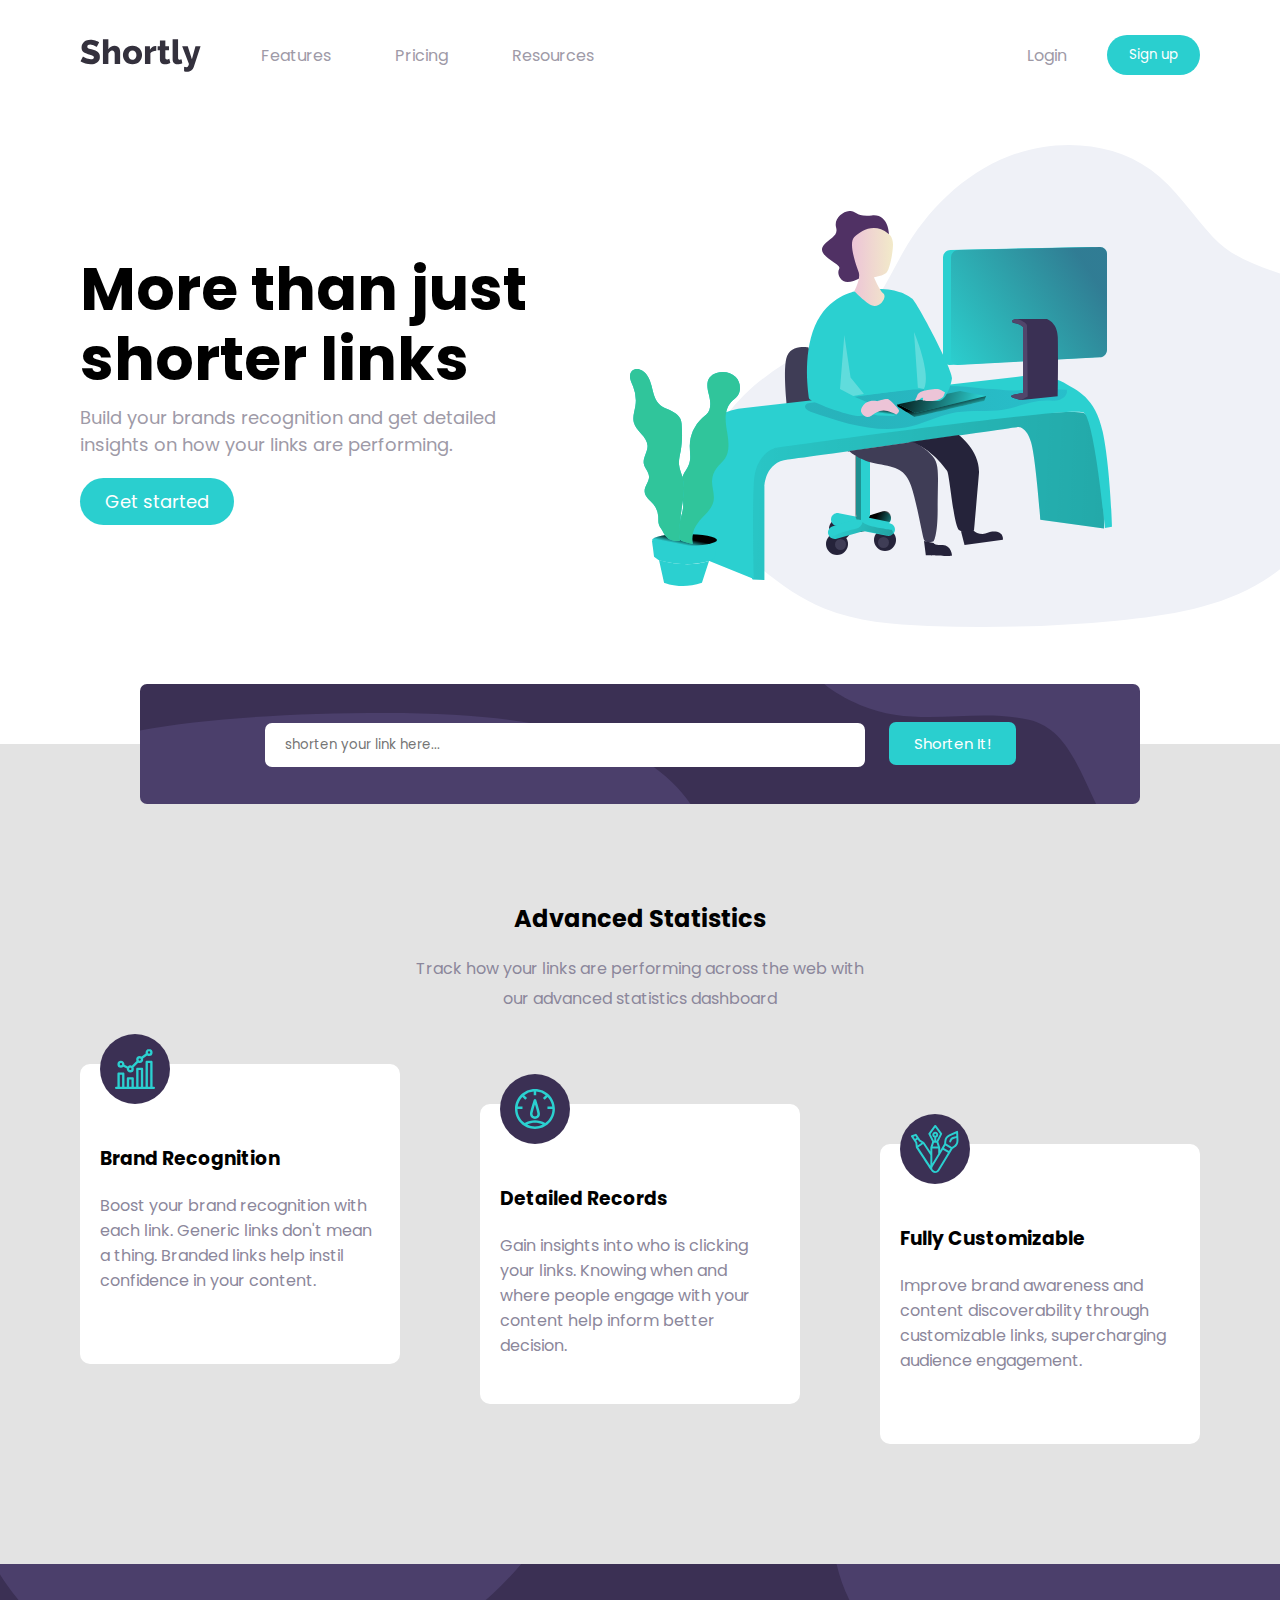
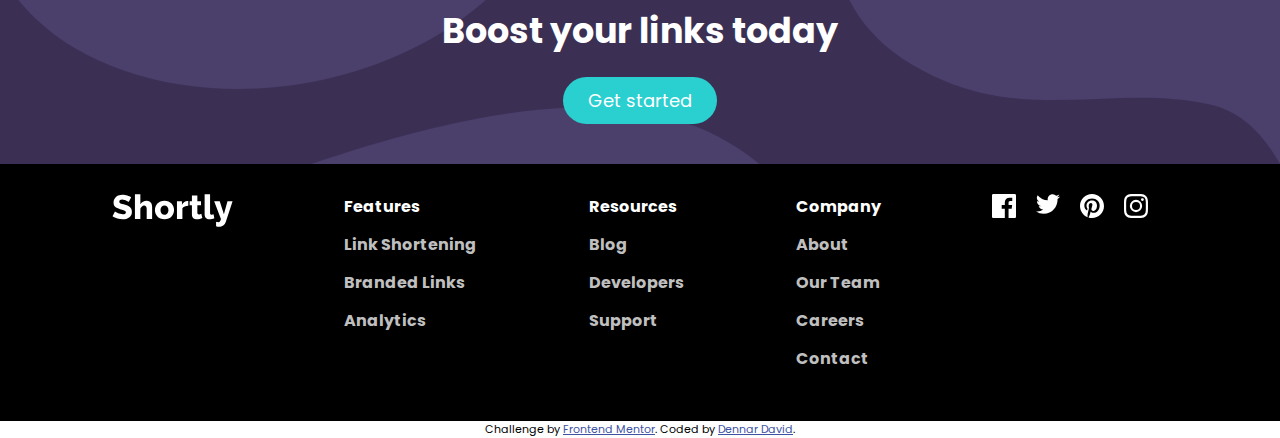
==== commit 28051bb3: "final HTML and CSS for desktop view" ====
--- a/src/index.html
+++ b/src/index.html
@@ -501,15 +501,15 @@
 
           <!-- Advanced statistics section -->
           <div class="stats">
+            <!-- Use javaScript to add the links that have being shortened here -->
+            <div></div>
+
             <div class="stats-write-up">
               <h2>Advanced Statistics</h2>
               <p>
                 Track how your links are performing across the web with our
                 advanced statistics dashboard
               </p>
-
-              <!-- Use javaScript to add the links that have being shortened here -->
-              <div></div>
             </div>
             <div class="tag-container">
               <div class="tag-cards">
@@ -595,36 +595,36 @@
             </svg>
           </div>
           <div class="footer-features">
-            <p>Features</p>
+            <a href="#">Features</a>
             <ul>
-              <li>Link Shortening</li>
-              <li>Branded Links</li>
-              <li>Analytics</li>
+              <a href="#"><li>Link Shortening</li></a>
+              <a href="#"><li>Branded Links</li></a>
+              <a href="#"><li>Analytics</li></a>
             </ul>
           </div>
           <div class="footer-features">
-            <p>Resources</p>
+            <a href="#">Resources</a>
             <ul>
-              <li>Blog</li>
-              <li>Developers</li>
-              <li>Support</li>
+              <a href="#"><li>Blog</li></a>
+              <a href="#"><li>Developers</li></a>
+              <a href="#"><li>Support</li></a>
             </ul>
           </div>
           <div class="footer-features">
-            <p>Company</p>
+            <a href="#">Company</a>
             <ul>
-              <li>About</li>
-              <li>Our Team</li>
-              <li>Careers</li>
-              <li>Contact</li>
+              <a href="#"><li>About</li></a>
+              <a href="#"><li>Our Team</li></a>
+              <a href="#"><li>Careers</li></a>
+              <a href="#"><li>Contact</li></a>
             </ul>
           </div>
 
           <!-- Social media links -->
           <div>
             <ul class="social-media-links">
-              <li>
-                <a href="#">
+              <a href="#">
+                <li>
                   <svg
                     xmlns="http://www.w3.org/2000/svg"
                     width="24"
@@ -635,10 +635,10 @@
                       d="M22.675 0H1.325C.593 0 0 .593 0 1.325v21.351C0 23.407.593 24 1.325 24H12.82v-9.294H9.692v-3.622h3.128V8.413c0-3.1 1.893-4.788 4.659-4.788 1.325 0 2.463.099 2.795.143v3.24l-1.918.001c-1.504 0-1.795.715-1.795 1.763v2.313h3.587l-.467 3.622h-3.12V24h6.116c.73 0 1.323-.593 1.323-1.325V1.325C24 .593 23.407 0 22.675 0z"
                     />
                   </svg>
-                </a>
-              </li>
-              <li>
-                <a href="#">
+                </li>
+              </a>
+              <a href="#">
+                <li>
                   <svg
                     xmlns="http://www.w3.org/2000/svg"
                     width="24"
@@ -649,10 +649,10 @@
                       d="M24 2.557a9.83 9.83 0 01-2.828.775A4.932 4.932 0 0023.337.608a9.864 9.864 0 01-3.127 1.195A4.916 4.916 0 0016.616.248c-3.179 0-5.515 2.966-4.797 6.045A13.978 13.978 0 011.671 1.149a4.93 4.93 0 001.523 6.574 4.903 4.903 0 01-2.229-.616c-.054 2.281 1.581 4.415 3.949 4.89a4.935 4.935 0 01-2.224.084 4.928 4.928 0 004.6 3.419A9.9 9.9 0 010 17.54a13.94 13.94 0 007.548 2.212c9.142 0 14.307-7.721 13.995-14.646A10.025 10.025 0 0024 2.557z"
                     />
                   </svg>
-                </a>
-              </li>
-              <li>
-                <a href="#">
+                </li>
+              </a>
+              <a href="#">
+                <li>
                   <svg
                     xmlns="http://www.w3.org/2000/svg"
                     width="24"
@@ -663,10 +663,10 @@
                       d="M12 0C5.373 0 0 5.372 0 12c0 5.084 3.163 9.426 7.627 11.174-.105-.949-.2-2.405.042-3.441.218-.937 1.407-5.965 1.407-5.965s-.359-.719-.359-1.782c0-1.668.967-2.914 2.171-2.914 1.023 0 1.518.769 1.518 1.69 0 1.029-.655 2.568-.994 3.995-.283 1.194.599 2.169 1.777 2.169 2.133 0 3.772-2.249 3.772-5.495 0-2.873-2.064-4.882-5.012-4.882-3.414 0-5.418 2.561-5.418 5.207 0 1.031.397 2.138.893 2.738a.36.36 0 01.083.345l-.333 1.36c-.053.22-.174.267-.402.161-1.499-.698-2.436-2.889-2.436-4.649 0-3.785 2.75-7.262 7.929-7.262 4.163 0 7.398 2.967 7.398 6.931 0 4.136-2.607 7.464-6.227 7.464-1.216 0-2.359-.631-2.75-1.378l-.748 2.853c-.271 1.043-1.002 2.35-1.492 3.146C9.57 23.812 10.763 24 12 24c6.627 0 12-5.373 12-12 0-6.628-5.373-12-12-12z"
                     />
                   </svg>
-                </a>
-              </li>
-              <li>
-                <a href="#">
+                </li>
+              </a>
+              <a href="#">
+                <li>
                   <svg
                     xmlns="http://www.w3.org/2000/svg"
                     width="24"
@@ -677,8 +677,8 @@
                       d="M12 2.163c3.204 0 3.584.012 4.85.07 3.252.148 4.771 1.691 4.919 4.919.058 1.265.069 1.645.069 4.849 0 3.205-.012 3.584-.069 4.849-.149 3.225-1.664 4.771-4.919 4.919-1.266.058-1.644.07-4.85.07-3.204 0-3.584-.012-4.849-.07-3.26-.149-4.771-1.699-4.919-4.92-.058-1.265-.07-1.644-.07-4.849 0-3.204.013-3.583.07-4.849.149-3.227 1.664-4.771 4.919-4.919 1.266-.057 1.645-.069 4.849-.069zM12 0C8.741 0 8.333.014 7.053.072 2.695.272.273 2.69.073 7.052.014 8.333 0 8.741 0 12c0 3.259.014 3.668.072 4.948.2 4.358 2.618 6.78 6.98 6.98C8.333 23.986 8.741 24 12 24c3.259 0 3.668-.014 4.948-.072 4.354-.2 6.782-2.618 6.979-6.98.059-1.28.073-1.689.073-4.948 0-3.259-.014-3.667-.072-4.947-.196-4.354-2.617-6.78-6.979-6.98C15.668.014 15.259 0 12 0zm0 5.838a6.162 6.162 0 100 12.324 6.162 6.162 0 000-12.324zM12 16a4 4 0 110-8 4 4 0 010 8zm6.406-11.845a1.44 1.44 0 100 2.881 1.44 1.44 0 000-2.881z"
                     />
                   </svg>
-                </a>
-              </li>
+                </li>
+              </a>
             </ul>
           </div>
         </div>
@@ -689,7 +689,10 @@
       Challenge by
       <a href="https://www.frontendmentor.io?ref=challenge" target="_blank"
         >Frontend Mentor</a
-      >. Coded by <a href="https://twitter.com/double_dstwitts" target="_blank">Dennar David</a>.
+      >. Coded by
+      <a href="https://twitter.com/double_dstwitts" target="_blank"
+        >Dennar David</a
+      >.
     </div>
   </body>
 </html>
--- a/src/styles.css
+++ b/src/styles.css
@@ -31,7 +31,7 @@
   margin-left: 30px;
   color: var(--GrayishViolet);
   text-decoration: none;
-  transition: color 0.5s;
+  transition: 0.5s;
 }
 
 .logo-list li {
@@ -59,7 +59,7 @@
   border-radius: 20px;
   background-color: var(--Cyan);
   color: white;
-  transition: background-color 0.7s;
+  transition: 0.5s;
   transition-timing-function: ease-in-out;
 }
 
@@ -91,7 +91,7 @@
   font-size: 18px;
   background-color: var(--Cyan);
   color: white;
-  transition: background-color 0.7s;
+  transition: 0.5s;
   transition-timing-function: ease-in-out;
 }
 .write-up button:hover,
@@ -131,19 +131,24 @@
   border-radius: 7px;
   margin-right: 20px;
 }
+input[type="url"]::placeholder {
+  padding-left: 20px;
+}
 .submit {
   background-color: var(--Cyan);
   border: none;
   padding: 10px 25px 10px 25px;
   border-radius: 7px;
   color: white;
-  font-size: 18px;
+  font-size: 15px;
+  transition: 0.5s;
 }
 .stats {
   display: flex;
   flex-direction: column;
-  margin-top: 50px;
+  margin-top: 100px;
   width: 100%;
+  padding-bottom: 70px;
 }
 .stats-write-up {
   text-align: center;
@@ -155,7 +160,7 @@
   font-weight: 700;
   padding-bottom: 20px;
 }
-.stats-write-up p{
+.stats-write-up p {
   color: hsl(252, 9%, 57%);
 }
 .tag-container {
@@ -174,15 +179,13 @@
 .tag-cards h3 {
   margin-bottom: 20px;
 }
-.tag-cards p{
+.tag-cards p {
   color: hsl(252, 9%, 57%);
 }
-.card2{
-  z-index: +1;
+.card2 {
   margin-top: 40px;
 }
-.card3{
-  z-index: +1;
+.card3 {
   margin-top: 80px;
 }
 .card-color {
@@ -221,17 +224,21 @@
   padding-top: 30px;
   padding-bottom: 50px;
 }
-.footer-features p {
+.footer-features a {
   margin-bottom: 20px;
   font-weight: 700;
+  text-decoration: none;
+  color: #fff;
+  transition: 0.5s;
 }
 .footer-features ul li {
   list-style: none;
   color: var(--Gray);
   margin-top: 13px;
+  transition: 0.5s;
 }
 .footer-features ul li:hover,
-.footer-features p:hover {
+.footer-features a:hover {
   color: var(--Cyan);
 }
 .social-media-links {
@@ -239,8 +246,8 @@
 }
 .social-media-links li {
   list-style: none;
-  margin-right: 10px;
-}
-
-
-
+  margin-right: 20px;
+}
+.social-media-links li svg :hover {
+  fill: var(--Cyan);
+}
